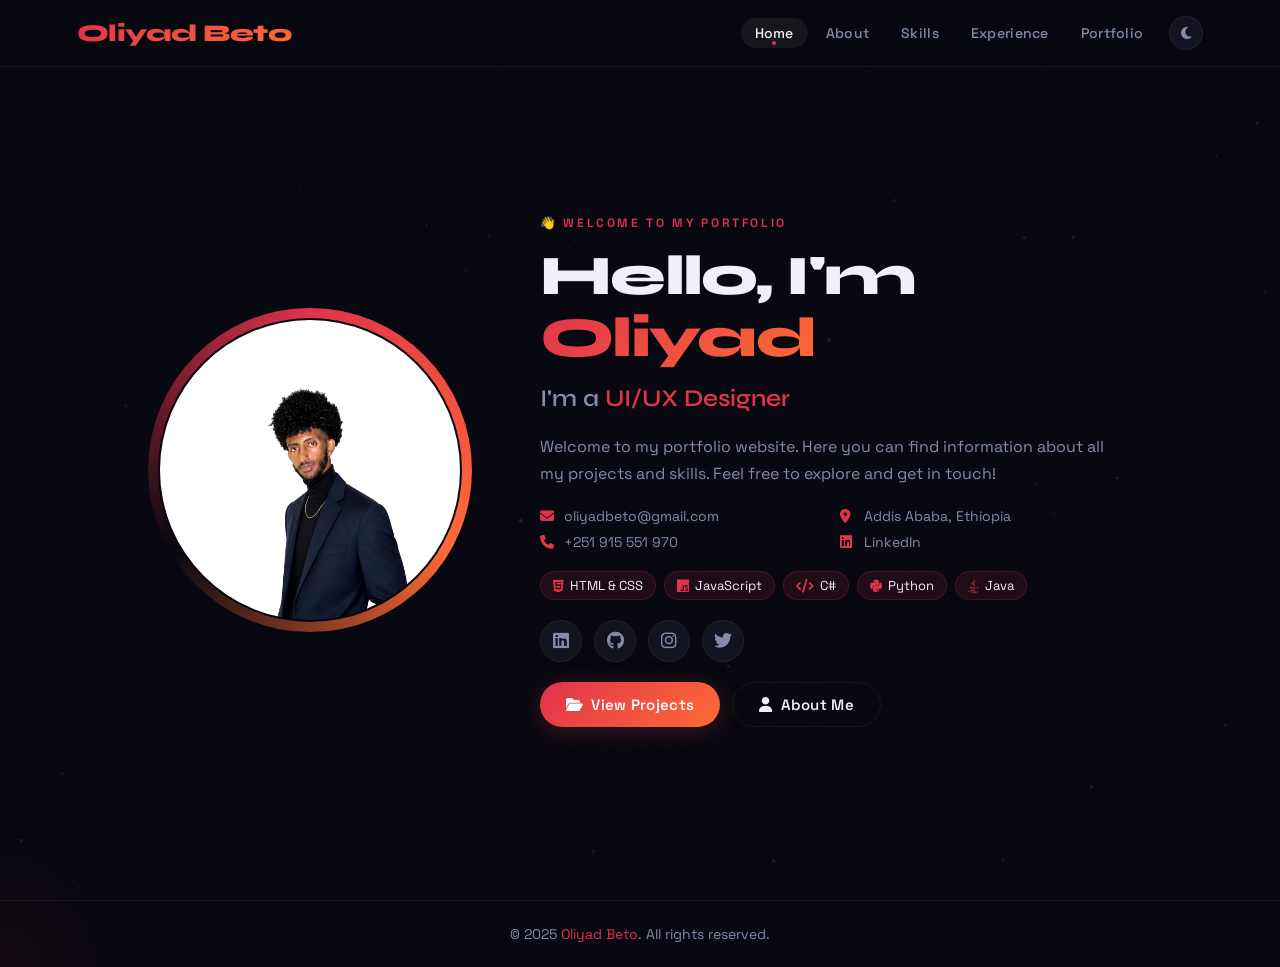
==== index.html @ 138023f1 "Initial commit - portfolio website" ====
<!DOCTYPE html>
<html lang="en">
<head>
  <meta charset="UTF-8">
  <meta name="viewport" content="width=device-width, initial-scale=1.0">
  <title>Oliyad Beto — Software Engineer</title>
  <link rel="stylesheet" href="https://cdnjs.cloudflare.com/ajax/libs/font-awesome/6.4.2/css/all.min.css">
  <link rel="stylesheet" href="style.css">
</head>
<body>

<canvas id="particles-canvas"></canvas>

<header id="main-header">
  <a href="index.html" class="logo">Oliyad Beto</a>
  <nav>
    <a href="index.html" class="active">Home</a>
    <a href="about.html">About</a>
    <a href="skills.html">Skills</a>
    <a href="experience.html">Experience</a>
    <a href="portfolio.html">Portfolio</a>
    <button class="toggle-mode-btn" id="theme-toggle" aria-label="Toggle theme">
      <i class="fa-solid fa-moon"></i>
    </button>
  </nav>
</header>

<main>
  <section class="home">
    <div class="home-img">
      <img src="images/cv pic.jpg" alt="Oliyad Beto">
    </div>

    <div class="home-content">
      <p class="eyebrow">👋 Welcome to my portfolio</p>
      <h1>Hello, I'm <span>Oliyad</span></h1>
      <h3 class="text">I'm a <span></span></h3>
      <p>Welcome to my portfolio website. Here you can find information about all my projects and skills. Feel free to explore and get in touch!</p>

      <div class="info-grid">
        <div class="info-item"><i class="fa-solid fa-envelope"></i><a href="mailto:oliyadbeto@gmail.com">oliyadbeto@gmail.com</a></div>
        <div class="info-item"><i class="fa-solid fa-location-dot"></i><span>Addis Ababa, Ethiopia</span></div>
        <div class="info-item"><i class="fa-solid fa-phone"></i><span>+251 915 551 970</span></div>
        <div class="info-item"><i class="fa-brands fa-linkedin"></i><a href="https://www.linkedin.com/in/oliyad-beto-108540385/" target="_blank">LinkedIn</a></div>
      </div>

      <div class="skill-pills">
        <span class="pill"><i class="fa-brands fa-html5"></i> HTML & CSS</span>
        <span class="pill"><i class="fa-brands fa-js"></i> JavaScript</span>
        <span class="pill"><i class="fa-solid fa-code"></i> C#</span>
        <span class="pill"><i class="fa-brands fa-python"></i> Python</span>
        <span class="pill"><i class="fa-brands fa-java"></i> Java</span>
      </div>

      <div class="icons">
        <a href="https://www.linkedin.com/in/oliyad-beto-108540385/" target="_blank" title="LinkedIn"><i class="fa-brands fa-linkedin"></i></a>
        <a href="https://github.com/olibbeto" target="_blank" title="GitHub"><i class="fa-brands fa-github"></i></a>
        <a href="https://www.instagram.com/its.olib?igsh=YzY2eTBrNnl4OHN1" target="_blank" title="Instagram"><i class="fa-brands fa-instagram"></i></a>
        <a href="#" title="Twitter"><i class="fa-brands fa-twitter"></i></a>
      </div>

      <div class="btn-group">
        <a href="portfolio.html" class="btn btn-primary"><i class="fa-solid fa-folder-open"></i> View Projects</a>
        <a href="about.html" class="btn btn-outline"><i class="fa-solid fa-user"></i> About Me</a>
      </div>
    </div>
  </section>
</main>

<footer>
  <p>&copy; 2025 <span>Oliyad Beto</span>. All rights reserved.</p>
</footer>

<script src="app.js"></script>
</body>
</html>
---- style.css ----
@import url('https://fonts.googleapis.com/css2?family=Space+Grotesk:wght@300;400;500;600;700&family=Syne:wght@400;600;700;800&display=swap');

*, *::before, *::after {
  margin: 0; padding: 0;
  box-sizing: border-box;
  text-decoration: none;
  border: none; outline: none;
}

:root {
  --bg: #080810;
  --surface: #0f0f1a;
  --card: #13131f;
  --border: rgba(255,255,255,0.06);
  --accent: #e0334c;
  --accent2: #ff6b35;
  --accent-glow: rgba(224,51,76,0.25);
  --text: #f0f0f8;
  --text-muted: #8888aa;
  --grad: linear-gradient(135deg, #e0334c, #ff6b35);
}

html { scroll-behavior: smooth; font-size: 62.5%; }

body {
  background: var(--bg);
  color: var(--text);
  font-family: 'Space Grotesk', sans-serif;
  min-height: 100vh;
  overflow-x: hidden;
}

/* ── CANVAS PARTICLES ── */
#particles-canvas {
  position: fixed;
  top: 0; left: 0;
  width: 100%; height: 100%;
  pointer-events: none;
  z-index: 0;
  opacity: 0.45;
}

/* ── NOISE OVERLAY ── */
body::before {
  content: '';
  position: fixed;
  inset: 0;
  background-image: url("data:image/svg+xml,%3Csvg viewBox='0 0 256 256' xmlns='http://www.w3.org/2000/svg'%3E%3Cfilter id='noise'%3E%3CfeTurbulence type='fractalNoise' baseFrequency='0.9' numOctaves='4' stitchTiles='stitch'/%3E%3C/filter%3E%3Crect width='100%25' height='100%25' filter='url(%23noise)' opacity='0.04'/%3E%3C/svg%3E");
  pointer-events: none;
  z-index: 1;
  opacity: 0.3;
}

/* ── HEADER ── */
header {
  position: fixed;
  top: 0; left: 0; width: 100%;
  padding: 1.6rem 6%;
  background: rgba(8,8,16,0.75);
  backdrop-filter: blur(20px);
  -webkit-backdrop-filter: blur(20px);
  border-bottom: 1px solid var(--border);
  display: flex;
  justify-content: space-between;
  align-items: center;
  z-index: 1000;
  transition: padding 0.3s;
}

header.scrolled {
  padding: 1.2rem 6%;
  background: rgba(8,8,16,0.95);
}

.logo {
  font-family: 'Syne', sans-serif;
  font-size: 2.4rem;
  font-weight: 800;
  background: var(--grad);
  -webkit-background-clip: text;
  -webkit-text-fill-color: transparent;
  background-clip: text;
  letter-spacing: -0.02em;
  cursor: pointer;
  transition: opacity 0.2s;
}
.logo:hover { opacity: 0.85; }

nav {
  display: flex;
  align-items: center;
  gap: 0.4rem;
}

nav a {
  font-size: 1.4rem;
  font-weight: 500;
  color: var(--text-muted);
  padding: 0.6rem 1.4rem;
  border-radius: 3rem;
  letter-spacing: 0.02em;
  transition: color 0.25s, background 0.25s;
  position: relative;
}

nav a:hover, nav a.active {
  color: var(--text);
  background: rgba(255,255,255,0.06);
}

nav a.active::after {
  content: '';
  position: absolute;
  bottom: 0.3rem; left: 50%;
  transform: translateX(-50%);
  width: 4px; height: 4px;
  background: var(--accent);
  border-radius: 50%;
}

/* ── TOGGLE BTN ── */
.toggle-mode-btn {
  display: inline-flex;
  justify-content: center;
  align-items: center;
  width: 3.4rem; height: 3.4rem;
  background: var(--card);
  color: var(--text-muted);
  border: 1px solid var(--border);
  border-radius: 50%;
  font-size: 1.4rem;
  cursor: pointer;
  margin-left: 0.8rem;
  transition: all 0.25s;
}
.toggle-mode-btn:hover {
  border-color: var(--accent);
  color: var(--accent);
  transform: rotate(20deg);
}

/* ── SECTIONS ── */
section { position: relative; z-index: 2; }

/* ── HOME ── */
.home {
  min-height: 100vh;
  display: flex;
  justify-content: center;
  align-items: center;
  gap: 8rem;
  padding: 10rem 9% 6rem;
}

.home-img {
  flex-shrink: 0;
  position: relative;
}

.home-img::before {
  content: '';
  position: absolute;
  inset: -12px;
  border-radius: 50%;
  background: conic-gradient(from 0deg, var(--accent), var(--accent2), transparent, var(--accent));
  animation: spin-ring 4s linear infinite;
  z-index: -1;
}

.home-img::after {
  content: '';
  position: absolute;
  inset: -2px;
  border-radius: 50%;
  background: var(--bg);
  z-index: -1;
}

@keyframes spin-ring {
  to { transform: rotate(360deg); }
}

.home-img img {
  width: 30rem;
  height: 30rem;
  border-radius: 50%;
  object-fit: cover;
  object-position: center top;
  display: block;
  filter: brightness(1.05) contrast(1.05);
  animation: float 6s ease-in-out infinite;
}

@keyframes float {
  0%, 100% { transform: translateY(0); }
  50% { transform: translateY(-14px); }
}

.home-content { max-width: 580px; }

.home-content .eyebrow {
  font-size: 1.2rem;
  letter-spacing: 0.22em;
  text-transform: uppercase;
  color: var(--accent);
  font-weight: 600;
  margin-bottom: 1.2rem;
  opacity: 0;
  animation: fadeUp 0.6s 0.2s forwards;
}

.home-content h1 {
  font-family: 'Syne', sans-serif;
  font-size: 5.6rem;
  font-weight: 800;
  line-height: 1.1;
  letter-spacing: -0.03em;
  margin-bottom: 1.6rem;
  opacity: 0;
  animation: fadeUp 0.6s 0.35s forwards;
}

.home-content h1 span { background: var(--grad); -webkit-background-clip: text; -webkit-text-fill-color: transparent; background-clip: text; }

.text {
  font-family: 'Syne', sans-serif;
  font-size: 2.4rem;
  font-weight: 600;
  margin-bottom: 2rem;
  color: var(--text-muted);
  opacity: 0;
  animation: fadeUp 0.6s 0.5s forwards;
}

.text span { color: var(--text); }
.text span::before {
  content: 'UI/UX Designer';
  color: var(--accent);
  animation: words 20s infinite;
}

@keyframes words {
  0%,18%   { content: 'UI/UX Designer'; }
  20%,38%  { content: 'Software Engineer'; }
  40%,58%  { content: 'Web Developer'; }
  60%,78%  { content: 'Aspiring Developer'; }
  80%,100% { content: 'Freelancer'; }
}

.home-content p {
  font-size: 1.6rem;
  line-height: 1.7;
  color: var(--text-muted);
  margin-bottom: 1rem;
  opacity: 0;
  animation: fadeUp 0.6s 0.65s forwards;
}

.info-grid {
  display: grid;
  grid-template-columns: 1fr 1fr;
  gap: 0.8rem 2rem;
  margin: 2rem 0;
  opacity: 0;
  animation: fadeUp 0.6s 0.8s forwards;
}

.info-item {
  display: flex;
  align-items: center;
  gap: 0.8rem;
  font-size: 1.4rem;
  color: var(--text-muted);
}

.info-item i { color: var(--accent); font-size: 1.4rem; width: 1.6rem; }
.info-item a { color: var(--text-muted); transition: color 0.2s; }
.info-item a:hover { color: var(--accent); }

.skill-pills {
  display: flex;
  flex-wrap: wrap;
  gap: 0.8rem;
  margin: 2rem 0;
  opacity: 0;
  animation: fadeUp 0.6s 0.95s forwards;
}

.pill {
  display: inline-flex;
  align-items: center;
  gap: 0.6rem;
  padding: 0.5rem 1.2rem;
  background: rgba(224,51,76,0.1);
  border: 1px solid rgba(224,51,76,0.2);
  border-radius: 3rem;
  font-size: 1.3rem;
  color: var(--text);
  transition: all 0.25s;
}
.pill:hover { background: rgba(224,51,76,0.2); border-color: var(--accent); transform: translateY(-2px); }
.pill i { color: var(--accent); font-size: 1.4rem; }

.icons {
  display: flex;
  gap: 1.2rem;
  margin: 2rem 0;
  opacity: 0;
  animation: fadeUp 0.6s 1.1s forwards;
}

.icons a {
  display: inline-flex;
  justify-content: center;
  align-items: center;
  width: 4.2rem; height: 4.2rem;
  background: var(--card);
  border: 1px solid var(--border);
  border-radius: 50%;
  font-size: 1.8rem;
  color: var(--text-muted);
  transition: all 0.3s;
}
.icons a:hover {
  background: var(--accent);
  border-color: var(--accent);
  color: white;
  transform: translateY(-4px);
  box-shadow: 0 8px 24px var(--accent-glow);
}

.btn-group {
  display: flex;
  gap: 1.2rem;
  flex-wrap: wrap;
  opacity: 0;
  animation: fadeUp 0.6s 1.25s forwards;
}

.btn {
  display: inline-flex;
  align-items: center;
  gap: 0.8rem;
  padding: 1.2rem 2.6rem;
  font-size: 1.5rem;
  font-weight: 600;
  border-radius: 4rem;
  cursor: pointer;
  transition: all 0.3s;
  letter-spacing: 0.02em;
}

.btn-primary {
  background: var(--grad);
  color: white;
  box-shadow: 0 4px 24px var(--accent-glow);
}
.btn-primary:hover { transform: translateY(-3px); box-shadow: 0 8px 32px var(--accent-glow); opacity: 0.9; }

.btn-outline {
  background: transparent;
  color: var(--text);
  border: 1px solid var(--border);
}
.btn-outline:hover { border-color: var(--accent); color: var(--accent); transform: translateY(-3px); }

/* ── INNER PAGES ── */
.page-section {
  min-height: 100vh;
  padding: 11rem 9% 6rem;
  max-width: 1000px;
  margin: 0 auto;
}

.page-header {
  text-align: center;
  margin-bottom: 5rem;
  opacity: 0;
  animation: fadeUp 0.7s 0.1s forwards;
}

.page-header .tag {
  display: inline-block;
  font-size: 1.2rem;
  letter-spacing: 0.2em;
  text-transform: uppercase;
  color: var(--accent);
  font-weight: 600;
  margin-bottom: 1rem;
  padding: 0.4rem 1.2rem;
  background: rgba(224,51,76,0.1);
  border-radius: 3rem;
  border: 1px solid rgba(224,51,76,0.2);
}

.page-header h1 {
  font-family: 'Syne', sans-serif;
  font-size: 4.8rem;
  font-weight: 800;
  letter-spacing: -0.03em;
  line-height: 1.1;
  margin-bottom: 1.2rem;
}

.page-header h1 span { background: var(--grad); -webkit-background-clip: text; -webkit-text-fill-color: transparent; background-clip: text; }

.page-header p { font-size: 1.7rem; color: var(--text-muted); max-width: 520px; margin: 0 auto; line-height: 1.7; }

/* ── CARDS ── */
.card {
  background: var(--card);
  border: 1px solid var(--border);
  border-radius: 2rem;
  padding: 2.8rem;
  transition: transform 0.3s, border-color 0.3s, box-shadow 0.3s;
  opacity: 0;
  animation: fadeUp 0.6s forwards;
}
.card:hover {
  transform: translateY(-6px);
  border-color: rgba(224,51,76,0.3);
  box-shadow: 0 20px 60px rgba(0,0,0,0.3);
}

/* ── ABOUT ── */
.bio-edu-grid {
  display: grid;
  grid-template-columns: 1fr 1fr;
  gap: 2.4rem;
  margin-bottom: 3rem;
}

.card h2 {
  font-family: 'Syne', sans-serif;
  font-size: 2rem;
  font-weight: 700;
  color: var(--text);
  margin-bottom: 1.6rem;
  display: flex;
  align-items: center;
  gap: 0.8rem;
}
.card h2 i { color: var(--accent); }

.card p {
  font-size: 1.5rem;
  line-height: 1.8;
  color: var(--text-muted);
}

.highlight { color: var(--accent); font-weight: 600; }

/* ── TABLE ── */
table {
  width: 100%;
  border-collapse: collapse;
  font-size: 1.4rem;
}

th {
  background: rgba(224,51,76,0.15);
  color: var(--accent);
  font-weight: 600;
  text-align: left;
  padding: 1.2rem 1.4rem;
  font-size: 1.2rem;
  letter-spacing: 0.08em;
  text-transform: uppercase;
  border-bottom: 1px solid rgba(224,51,76,0.2);
}

td {
  padding: 1.2rem 1.4rem;
  color: var(--text-muted);
  border-bottom: 1px solid var(--border);
  font-size: 1.45rem;
}

tr:last-child td { border-bottom: none; }
tr:hover td { background: rgba(255,255,255,0.02); color: var(--text); }

/* ── CONTACT FORM ── */
.contact-title {
  font-family: 'Syne', sans-serif;
  font-size: 2.4rem;
  font-weight: 700;
  color: var(--text);
  margin: 3rem 0 1.6rem;
  display: flex;
  align-items: center;
  gap: 0.8rem;
}
.contact-title i { color: var(--accent); }

.contact-form {
  display: flex;
  flex-direction: column;
  gap: 1.4rem;
}

.contact-form label {
  font-size: 1.4rem;
  color: var(--text-muted);
  font-weight: 500;
  margin-bottom: -0.8rem;
}

.contact-form input,
.contact-form textarea {
  padding: 1.2rem 1.6rem;
  background: var(--card);
  border: 1px solid var(--border);
  border-radius: 1.2rem;
  font-size: 1.5rem;
  color: var(--text);
  font-family: 'Space Grotesk', sans-serif;
  transition: border-color 0.25s, box-shadow 0.25s;
  resize: vertical;
}
.contact-form input:focus,
.contact-form textarea:focus {
  border-color: var(--accent);
  box-shadow: 0 0 0 3px var(--accent-glow);
}
.contact-form textarea { min-height: 120px; }

/* ── SKILLS ── */
.skills-grid-2col {
  display: grid;
  grid-template-columns: 1fr 1fr;
  gap: 2.4rem;
  margin-bottom: 3rem;
}

.skill-list { list-style: none; }
.skill-list li {
  display: flex;
  align-items: center;
  gap: 1rem;
  padding: 1rem 0;
  font-size: 1.5rem;
  color: var(--text-muted);
  border-bottom: 1px solid var(--border);
  transition: color 0.2s;
}
.skill-list li:hover { color: var(--text); }
.skill-list li i { color: var(--accent); font-size: 1.8rem; width: 2.4rem; }

.skill-bar-wrap { margin-bottom: 2rem; }
.skill-bar-wrap .label {
  display: flex;
  justify-content: space-between;
  font-size: 1.4rem;
  font-weight: 500;
  color: var(--text);
  margin-bottom: 0.8rem;
}
.bar-track {
  width: 100%; height: 6px;
  background: rgba(255,255,255,0.06);
  border-radius: 3px;
  overflow: hidden;
}
.bar-fill {
  height: 100%;
  border-radius: 3px;
  background: var(--grad);
  width: 0;
  transition: width 1.2s cubic-bezier(.4,0,.2,1);
}

/* ── PORTFOLIO / PROJECTS ── */
.project-grid {
  display: grid;
  grid-template-columns: repeat(2, 1fr);
  gap: 2.4rem;
}

.project-card {
  background: var(--card);
  border: 1px solid var(--border);
  border-radius: 2rem;
  overflow: hidden;
  transition: transform 0.3s, border-color 0.3s, box-shadow 0.3s;
  opacity: 0;
  animation: fadeUp 0.6s forwards;
}
.project-card:hover {
  transform: translateY(-8px);
  border-color: rgba(224,51,76,0.35);
  box-shadow: 0 24px 60px rgba(0,0,0,0.35);
}

.project-card .img-wrap {
  position: relative;
  overflow: hidden;
}
.project-card img {
  width: 100%; height: 200px;
  object-fit: cover;
  display: block;
  transition: transform 0.5s;
}
.project-card:hover img { transform: scale(1.06); }

.project-card .overlay {
  position: absolute;
  inset: 0;
  background: linear-gradient(to top, rgba(8,8,16,0.85), transparent);
}

.project-card .body {
  padding: 2rem 2rem 2.4rem;
}

.project-card h2 {
  font-family: 'Syne', sans-serif;
  font-size: 2rem;
  font-weight: 700;
  color: var(--text);
  margin-bottom: 0.8rem;
}

.project-card p {
  font-size: 1.45rem;
  line-height: 1.7;
  color: var(--text-muted);
  margin-bottom: 1.6rem;
}

.project-tags {
  display: flex;
  flex-wrap: wrap;
  gap: 0.6rem;
  margin-bottom: 1.6rem;
}

.tag-chip {
  font-size: 1.1rem;
  padding: 0.3rem 0.9rem;
  background: rgba(224,51,76,0.1);
  border: 1px solid rgba(224,51,76,0.2);
  border-radius: 3rem;
  color: var(--accent);
  font-weight: 500;
}

/* ── EXPERIENCE ── */
.timeline { position: relative; padding-left: 3rem; }
.timeline::before {
  content: '';
  position: absolute;
  left: 0.6rem; top: 0.4rem; bottom: 0;
  width: 2px;
  background: linear-gradient(to bottom, var(--accent), transparent);
}

.timeline-item {
  position: relative;
  margin-bottom: 3.2rem;
  opacity: 0;
  animation: fadeUp 0.6s forwards;
}

.timeline-item::before {
  content: '';
  position: absolute;
  left: -2.4rem;
  top: 0.6rem;
  width: 10px; height: 10px;
  background: var(--accent);
  border-radius: 50%;
  box-shadow: 0 0 0 4px var(--accent-glow);
}

.timeline-item .period {
  font-size: 1.2rem;
  letter-spacing: 0.1em;
  color: var(--accent);
  font-weight: 600;
  text-transform: uppercase;
  margin-bottom: 0.4rem;
}

.timeline-item h3 {
  font-family: 'Syne', sans-serif;
  font-size: 1.9rem;
  font-weight: 700;
  color: var(--text);
  margin-bottom: 0.2rem;
}

.timeline-item .company {
  font-size: 1.4rem;
  color: var(--text-muted);
  margin-bottom: 0.8rem;
}

.timeline-item p {
  font-size: 1.45rem;
  line-height: 1.7;
  color: var(--text-muted);
}

/* ── TESTIMONIALS ── */
.testimonials-grid {
  display: grid;
  grid-template-columns: 1fr 1fr;
  gap: 2rem;
  margin-top: 3rem;
}

blockquote {
  background: var(--card);
  border: 1px solid var(--border);
  border-left: 3px solid var(--accent);
  border-radius: 1.6rem;
  padding: 2rem 2.4rem;
  font-size: 1.5rem;
  line-height: 1.7;
  color: var(--text-muted);
  font-style: italic;
  transition: border-color 0.3s, transform 0.3s;
}
blockquote:hover { border-color: var(--accent); transform: translateY(-4px); }
blockquote footer {
  font-size: 1.3rem;
  color: var(--accent);
  font-style: normal;
  font-weight: 600;
  margin-top: 1rem;
  text-align: right;
}

/* ── FOOTER ── */
footer {
  position: relative;
  z-index: 2;
  text-align: center;
  padding: 2.4rem;
  border-top: 1px solid var(--border);
  font-size: 1.4rem;
  color: var(--text-muted);
}

footer span { color: var(--accent); }

/* ── BACK BTN ── */
.back-btn {
  display: inline-flex;
  align-items: center;
  gap: 0.8rem;
  font-size: 1.4rem;
  color: var(--text-muted);
  margin-top: 2.4rem;
  padding: 0.8rem 1.6rem;
  border: 1px solid var(--border);
  border-radius: 3rem;
  transition: all 0.25s;
}
.back-btn:hover { color: var(--accent); border-color: var(--accent); transform: translateX(-4px); }

/* ── ANIMATIONS ── */
@keyframes fadeUp {
  from { opacity: 0; transform: translateY(24px); }
  to   { opacity: 1; transform: translateY(0); }
}

.reveal {
  opacity: 0;
  transform: translateY(30px);
  transition: opacity 0.7s ease, transform 0.7s ease;
}
.reveal.visible {
  opacity: 1;
  transform: none;
}

/* ── LIGHT MODE ── */
body.light-mode {
  --bg: #f4f4f8;
  --surface: #ffffff;
  --card: #ffffff;
  --border: rgba(0,0,0,0.08);
  --text: #111118;
  --text-muted: #666680;
}

body.light-mode header {
  background: rgba(244,244,248,0.85);
  border-bottom-color: rgba(0,0,0,0.08);
}

body.light-mode #particles-canvas { opacity: 0.2; }

/* ── RESPONSIVE ── */
@media (max-width: 900px) {
  .home { flex-direction: column; gap: 4rem; text-align: center; padding-top: 12rem; }
  .home-img img { width: 22rem; height: 22rem; }
  .home-content h1 { font-size: 4rem; }
  .info-grid { grid-template-columns: 1fr; }
  .icons { justify-content: center; }
  .btn-group { justify-content: center; }
  .bio-edu-grid, .skills-grid-2col, .project-grid, .testimonials-grid { grid-template-columns: 1fr; }
  nav a { font-size: 1.2rem; padding: 0.5rem 1rem; }
}
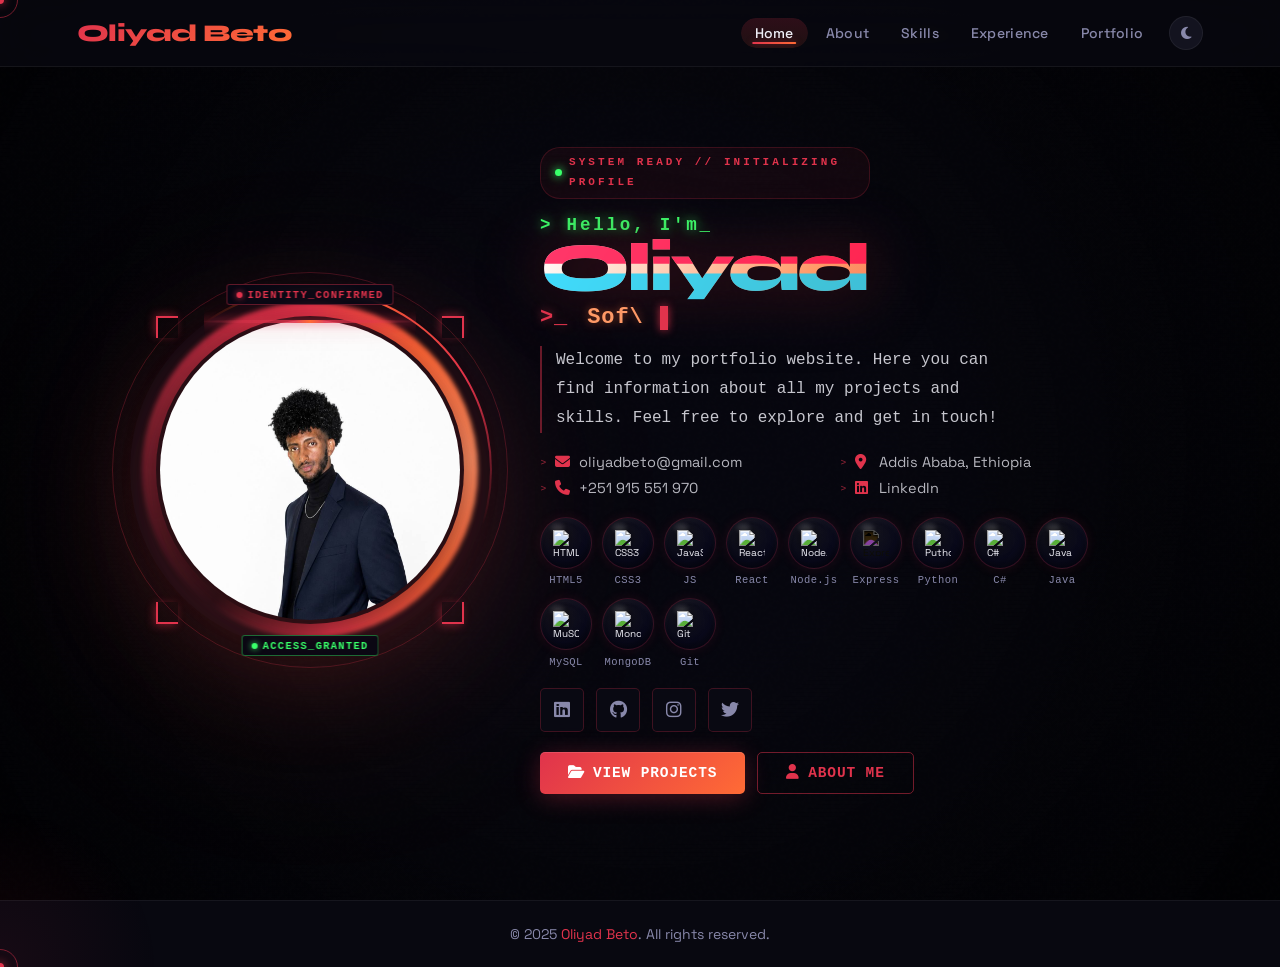
==== commit ef386a62: "Portfolio 3.0 release" ====
--- a/index.html
+++ b/index.html
@@ -10,6 +10,13 @@
 <body>
 
 <canvas id="particles-canvas"></canvas>
+
+<!-- Custom cursor -->
+<div class="cursor-dot" id="cursor-dot"></div>
+<div class="cursor-ring" id="cursor-ring"></div>
+
+<!-- Scroll progress bar -->
+<div class="scroll-indicator" id="scroll-bar"></div>
 
 <header id="main-header">
   <a href="index.html" class="logo">Oliyad Beto</a>
@@ -27,14 +34,52 @@
 
 <main>
   <section class="home">
-    <div class="home-img">
-      <img src="images/cv pic.jpg" alt="Oliyad Beto">
+
+    <!-- ── CYBER PROFILE BLOCK ── -->
+    <div class="home-img" id="profile-3d">
+      <!-- HUD Targeting Reticle Corners -->
+      <div class="hud-corner hud-tl"></div>
+      <div class="hud-corner hud-tr"></div>
+      <div class="hud-corner hud-bl"></div>
+      <div class="hud-corner hud-br"></div>
+
+      <!-- Sweeping scan line -->
+      <div class="profile-scan"></div>
+
+      <!-- Data badges -->
+      <div class="hud-badge hud-badge-top">
+        <span class="hud-dot"></span>IDENTITY_CONFIRMED
+      </div>
+      <div class="hud-badge hud-badge-bottom">
+        <span class="hud-dot hud-dot-green"></span>ACCESS_GRANTED
+      </div>
+
+      <!-- Rings & glow -->
+      <div class="ring2"></div>
+      <div class="ring3"></div>
+      <div class="glow-orb"></div>
+
+      <div class="home-img-inner" id="profile-inner">
+        <img src="images/cv pic.jpg" alt="Oliyad Beto">
+        <div class="shimmer-wrap"></div>
+      </div>
     </div>
 
+    <!-- ── CYBER CONTENT BLOCK ── -->
     <div class="home-content">
-      <p class="eyebrow">👋 Welcome to my portfolio</p>
-      <h1>Hello, I'm <span>Oliyad</span></h1>
-      <h3 class="text">I'm a <span></span></h3>
+      <p class="eyebrow">SYSTEM READY // INITIALIZING PROFILE</p>
+
+      <h1>
+        <span class="h1-greeting">&gt; Hello, I'm_</span>
+        <span class="cyber-name" data-text="Oliyad" id="name-glitch">Oliyad</span>
+      </h1>
+
+      <h3 class="text">
+        <span class="term-prompt">&gt;_</span>
+        <span class="term-typed" id="term-typed"></span>
+        <span class="term-cursor"></span>
+      </h3>
+
       <p>Welcome to my portfolio website. Here you can find information about all my projects and skills. Feel free to explore and get in touch!</p>
 
       <div class="info-grid">
@@ -44,12 +89,80 @@
         <div class="info-item"><i class="fa-brands fa-linkedin"></i><a href="https://www.linkedin.com/in/oliyad-beto-108540385/" target="_blank">LinkedIn</a></div>
       </div>
 
-      <div class="skill-pills">
-        <span class="pill"><i class="fa-brands fa-html5"></i> HTML & CSS</span>
-        <span class="pill"><i class="fa-brands fa-js"></i> JavaScript</span>
-        <span class="pill"><i class="fa-solid fa-code"></i> C#</span>
-        <span class="pill"><i class="fa-brands fa-python"></i> Python</span>
-        <span class="pill"><i class="fa-brands fa-java"></i> Java</span>
+      <!-- ── TECH ICON ROW ── -->
+      <div class="home-tech-grid">
+        <div class="home-tech-item">
+          <div class="home-tech-orb">
+            <img src="https://cdn.jsdelivr.net/gh/devicons/devicon@latest/icons/html5/html5-original.svg" alt="HTML5">
+          </div>
+          <span>HTML5</span>
+        </div>
+        <div class="home-tech-item">
+          <div class="home-tech-orb">
+            <img src="https://cdn.jsdelivr.net/gh/devicons/devicon@latest/icons/css3/css3-original.svg" alt="CSS3">
+          </div>
+          <span>CSS3</span>
+        </div>
+        <div class="home-tech-item">
+          <div class="home-tech-orb">
+            <img src="https://cdn.jsdelivr.net/gh/devicons/devicon@latest/icons/javascript/javascript-original.svg" alt="JavaScript">
+          </div>
+          <span>JS</span>
+        </div>
+        <div class="home-tech-item">
+          <div class="home-tech-orb">
+            <img src="https://cdn.jsdelivr.net/gh/devicons/devicon@latest/icons/react/react-original.svg" alt="React">
+          </div>
+          <span>React</span>
+        </div>
+        <div class="home-tech-item">
+          <div class="home-tech-orb">
+            <img src="https://cdn.jsdelivr.net/gh/devicons/devicon@latest/icons/nodejs/nodejs-original.svg" alt="Node.js">
+          </div>
+          <span>Node.js</span>
+        </div>
+        <div class="home-tech-item">
+          <div class="home-tech-orb">
+            <img src="https://cdn.jsdelivr.net/gh/devicons/devicon@latest/icons/express/express-original.svg" alt="Express" style="filter:invert(1) brightness(0.8);">
+          </div>
+          <span>Express</span>
+        </div>
+        <div class="home-tech-item">
+          <div class="home-tech-orb">
+            <img src="https://cdn.jsdelivr.net/gh/devicons/devicon@latest/icons/python/python-original.svg" alt="Python">
+          </div>
+          <span>Python</span>
+        </div>
+        <div class="home-tech-item">
+          <div class="home-tech-orb">
+            <img src="https://cdn.jsdelivr.net/gh/devicons/devicon@latest/icons/csharp/csharp-original.svg" alt="C#">
+          </div>
+          <span>C#</span>
+        </div>
+        <div class="home-tech-item">
+          <div class="home-tech-orb">
+            <img src="https://cdn.jsdelivr.net/gh/devicons/devicon@latest/icons/java/java-original.svg" alt="Java">
+          </div>
+          <span>Java</span>
+        </div>
+        <div class="home-tech-item">
+          <div class="home-tech-orb">
+            <img src="https://cdn.jsdelivr.net/gh/devicons/devicon@latest/icons/mysql/mysql-original.svg" alt="MySQL">
+          </div>
+          <span>MySQL</span>
+        </div>
+        <div class="home-tech-item">
+          <div class="home-tech-orb">
+            <img src="https://cdn.jsdelivr.net/gh/devicons/devicon@latest/icons/mongodb/mongodb-original.svg" alt="MongoDB">
+          </div>
+          <span>MongoDB</span>
+        </div>
+        <div class="home-tech-item">
+          <div class="home-tech-orb">
+            <img src="https://cdn.jsdelivr.net/gh/devicons/devicon@latest/icons/git/git-original.svg" alt="Git">
+          </div>
+          <span>Git</span>
+        </div>
       </div>
 
       <div class="icons">
@@ -64,6 +177,7 @@
         <a href="about.html" class="btn btn-outline"><i class="fa-solid fa-user"></i> About Me</a>
       </div>
     </div>
+
   </section>
 </main>
 
--- a/style.css
+++ b/style.css
@@ -30,15 +30,7 @@
   overflow-x: hidden;
 }
 
-/* ── CANVAS PARTICLES ── */
-#particles-canvas {
-  position: fixed;
-  top: 0; left: 0;
-  width: 100%; height: 100%;
-  pointer-events: none;
-  z-index: 0;
-  opacity: 0.45;
-}
+
 
 /* ── NOISE OVERLAY ── */
 body::before {
@@ -103,19 +95,45 @@
   position: relative;
 }
 
-nav a:hover, nav a.active {
-  color: var(--text);
-  background: rgba(255,255,255,0.06);
-}
-
+nav a:hover { color: var(--text); }
+nav a.active { color: var(--text); }
+
+/* Scan-fill background — sweeps top→bottom on hover */
+nav a::before {
+  content: '';
+  position: absolute;
+  inset: 0;
+  background: linear-gradient(
+    to bottom,
+    rgba(224,51,76,0.18) 0%,
+    rgba(255,107,53,0.10) 100%
+  );
+  transform: scaleY(0);
+  transform-origin: top center;
+  transition: transform 0.32s cubic-bezier(0.4, 0, 0.2, 1);
+  z-index: -1;
+  border-radius: inherit;
+}
+nav a:hover::before,
+nav a.active::before {
+  transform: scaleY(1);
+}
+
+/* Underline that slides in after the scan (delayed) */
+nav a::after {
+  content: '';
+  position: absolute;
+  bottom: 4px; left: 50%;
+  width: 0; height: 2px;
+  background: var(--grad);
+  border-radius: 2px;
+  transform: translateX(-50%);
+  transition: width 0.28s ease 0.18s;
+  box-shadow: 0 0 6px rgba(224,51,76,0.5);
+}
+nav a:hover::after,
 nav a.active::after {
-  content: '';
-  position: absolute;
-  bottom: 0.3rem; left: 50%;
-  transform: translateX(-50%);
-  width: 4px; height: 4px;
-  background: var(--accent);
-  border-radius: 50%;
+  width: 65%;
 }
 
 /* ── TOGGLE BTN ── */
@@ -152,32 +170,142 @@
   padding: 10rem 9% 6rem;
 }
 
+/* ── 3D PROFILE PICTURE ── */
 .home-img {
   flex-shrink: 0;
   position: relative;
-}
-
+  perspective: 800px;
+  cursor: pointer;
+}
+
+/* Outer spinning conic ring */
 .home-img::before {
   content: '';
   position: absolute;
-  inset: -12px;
+  inset: -18px;
   border-radius: 50%;
-  background: conic-gradient(from 0deg, var(--accent), var(--accent2), transparent, var(--accent));
-  animation: spin-ring 4s linear infinite;
-  z-index: -1;
-}
-
+  background: conic-gradient(
+    from 0deg,
+    var(--accent),
+    var(--accent2),
+    #ff9966,
+    var(--accent2),
+    var(--accent),
+    transparent 60%,
+    var(--accent)
+  );
+  animation: spin-ring 3s linear infinite;
+  z-index: 0;
+  filter: blur(2px);
+}
+
+/* Inner gap ring */
 .home-img::after {
   content: '';
   position: absolute;
-  inset: -2px;
+  inset: -4px;
   border-radius: 50%;
   background: var(--bg);
-  z-index: -1;
+  z-index: 1;
+  box-shadow:
+    inset 0 0 30px rgba(224,51,76,0.15),
+    0 0 40px rgba(224,51,76,0.12);
 }
 
 @keyframes spin-ring {
   to { transform: rotate(360deg); }
+}
+
+/* Second counter-spinning ring */
+.home-img .ring2 {
+  position: absolute;
+  inset: -32px;
+  border-radius: 50%;
+  border: 2px solid transparent;
+  background:
+    linear-gradient(var(--bg), var(--bg)) padding-box,
+    conic-gradient(from 180deg, transparent 40%, var(--accent2), var(--accent), transparent 80%) border-box;
+  animation: spin-ring-rev 5s linear infinite;
+  z-index: -1;
+}
+
+@keyframes spin-ring-rev {
+  to { transform: rotate(-360deg); }
+}
+
+/* Third pulsing glow ring */
+.home-img .ring3 {
+  position: absolute;
+  inset: -48px;
+  border-radius: 50%;
+  border: 1px solid rgba(224, 51, 76, 0.25);
+  animation: pulse-ring 2.5s ease-in-out infinite;
+  z-index: -2;
+}
+
+@keyframes pulse-ring {
+  0%, 100% { opacity: 0.3; transform: scale(1); }
+  50%       { opacity: 1;   transform: scale(1.04); box-shadow: 0 0 40px rgba(255,107,53,0.4), 0 0 80px rgba(224,51,76,0.2); }
+}
+
+/* Holographic shimmer overlay on the image */
+.home-img .shimmer-wrap {
+  position: absolute;
+  inset: 0;
+  border-radius: 50%;
+  z-index: 3;
+  overflow: hidden;
+  pointer-events: none;
+}
+
+.home-img .shimmer-wrap::before {
+  content: '';
+  position: absolute;
+  inset: -100%;
+  background: conic-gradient(
+    from 0deg,
+    transparent 0%,
+    rgba(255,255,255,0.08) 15%,
+    transparent 30%
+  );
+  animation: holo-spin 4s linear infinite;
+  border-radius: 50%;
+}
+
+@keyframes holo-spin {
+  to { transform: rotate(360deg); }
+}
+
+/* Floating orb glow beneath photo */
+.home-img .glow-orb {
+  position: absolute;
+  inset: 10px;
+  border-radius: 50%;
+  background: radial-gradient(circle at 35% 35%, rgba(255,107,53,0.28), transparent 65%),
+              radial-gradient(circle at 65% 70%, rgba(224,51,76,0.22), transparent 55%);
+  z-index: 2;
+  pointer-events: none;
+  animation: orb-breathe 4s ease-in-out infinite;
+}
+
+@keyframes orb-breathe {
+  0%, 100% { opacity: 0.6; transform: scale(0.98); }
+  50%       { opacity: 1;   transform: scale(1.02); }
+}
+
+/* 3D shadow depth */
+.home-img-inner {
+  position: relative;
+  transform-style: preserve-3d;
+  transition: transform 0.08s linear;
+  border-radius: 50%;
+  z-index: 2;
+  will-change: transform;
+  /* layered depth shadows */
+  filter:
+    drop-shadow(0 8px 16px rgba(0,0,0,0.5))
+    drop-shadow(0 20px 60px rgba(224,51,76,0.25))
+    drop-shadow(0 40px 100px rgba(255,107,53,0.15));
 }
 
 .home-img img {
@@ -187,73 +315,221 @@
   object-fit: cover;
   object-position: center top;
   display: block;
-  filter: brightness(1.05) contrast(1.05);
+  position: relative;
+  z-index: 2;
   animation: float 6s ease-in-out infinite;
+  transition: filter 0.4s ease;
 }
 
 @keyframes float {
-  0%, 100% { transform: translateY(0); }
-  50% { transform: translateY(-14px); }
+  0%, 100% { transform: translateY(0px) translateZ(0px); }
+  50%       { transform: translateY(-14px) translateZ(20px); }
 }
 
 .home-content { max-width: 580px; }
 
 .home-content .eyebrow {
-  font-size: 1.2rem;
-  letter-spacing: 0.22em;
+  display: inline-flex;
+  align-items: center;
+  gap: 0.7rem;
+  font-size: 1.1rem;
+  letter-spacing: 0.28em;
   text-transform: uppercase;
   color: var(--accent);
+  font-family: 'Courier New', monospace;
   font-weight: 600;
-  margin-bottom: 1.2rem;
+  margin-bottom: 1.8rem;
   opacity: 0;
   animation: fadeUp 0.6s 0.2s forwards;
+  background: rgba(224,51,76,0.06);
+  border: 1px solid rgba(224,51,76,0.2);
+  border-radius: 2rem;
+  padding: 0.5rem 1.4rem;
+}
+
+/* Pulsing status dot */
+.home-content .eyebrow::before {
+  content: '';
+  width: 7px;
+  height: 7px;
+  border-radius: 50%;
+  background: #39ff6a;
+  box-shadow: 0 0 8px #39ff6a, 0 0 16px rgba(57,255,106,0.4);
+  animation: status-pulse 1.4s ease-in-out infinite;
+  flex-shrink: 0;
+}
+
+@keyframes status-pulse {
+  0%,100% { opacity: 1; transform: scale(1); }
+  50%      { opacity: 0.5; transform: scale(0.75); }
 }
 
 .home-content h1 {
-  font-family: 'Syne', sans-serif;
-  font-size: 5.6rem;
-  font-weight: 800;
-  line-height: 1.1;
-  letter-spacing: -0.03em;
-  margin-bottom: 1.6rem;
+  margin-bottom: 0.6rem;
   opacity: 0;
   animation: fadeUp 0.6s 0.35s forwards;
-}
-
-.home-content h1 span { background: var(--grad); -webkit-background-clip: text; -webkit-text-fill-color: transparent; background-clip: text; }
+  position: relative;
+  line-height: 1;
+}
+
+/* "Hello, I'm" greeting — larger and brighter */
+.h1-greeting {
+  display: block;
+  font-family: 'Courier New', monospace;
+  font-size: 1.75rem;
+  font-weight: 600;
+  color: #39ff6a;
+  letter-spacing: 0.16em;
+  text-shadow: 0 0 12px rgba(57,255,106,0.7), 0 0 30px rgba(57,255,106,0.3);
+  margin-bottom: 0.4rem;
+  opacity: 1;
+}
+
+/* ── CYBER NAME GLITCH ── */
+.cyber-name {
+  display: block;
+  font-family: 'Syne', sans-serif;
+  font-size: 6.8rem;
+  font-weight: 900;
+  line-height: 0.9;
+  letter-spacing: -0.04em;
+  background: linear-gradient(120deg,
+    #fff 0%,
+    #ff9966 20%,
+    #e0334c 45%,
+    #ff6b35 65%,
+    #fff 85%,
+    #e0334c 100%);
+  background-size: 250% auto;
+  -webkit-background-clip: text;
+  -webkit-text-fill-color: transparent;
+  background-clip: text;
+  animation: name-shimmer 5s linear infinite;
+  position: relative;
+  cursor: default;
+  filter: drop-shadow(0 0 30px rgba(224,51,76,0.35)) drop-shadow(0 4px 20px rgba(0,0,0,0.5));
+}
+
+@keyframes name-shimmer {
+  0%   { background-position: 0% center; }
+  100% { background-position: 250% center; }
+}
+
+/* RGB split glitch — red channel ghost */
+.cyber-name::before {
+  content: attr(data-text);
+  position: absolute;
+  top: 0; left: 0;
+  font-family: 'Syne', sans-serif;
+  font-size: inherit;
+  font-weight: inherit;
+  letter-spacing: inherit;
+  background: none;
+  -webkit-text-fill-color: rgba(255, 20, 80, 0.85);
+  clip-path: polygon(0 0, 100% 0, 100% 42%, 0 42%);
+  animation: name-glitch-r 4.5s infinite;
+  pointer-events: none;
+}
+
+/* RGB split glitch — cyan channel ghost */
+.cyber-name::after {
+  content: attr(data-text);
+  position: absolute;
+  top: 0; left: 0;
+  font-family: 'Syne', sans-serif;
+  font-size: inherit;
+  font-weight: inherit;
+  letter-spacing: inherit;
+  background: none;
+  -webkit-text-fill-color: rgba(0, 210, 255, 0.75);
+  clip-path: polygon(0 58%, 100% 58%, 100% 100%, 0 100%);
+  animation: name-glitch-b 4.5s infinite 0.08s;
+  pointer-events: none;
+}
+
+@keyframes name-glitch-r {
+  0%, 87%, 100% { transform: none; opacity: 0; }
+  88%  { transform: translateX(-7px) skewX(-4deg); opacity: 1; }
+  89%  { transform: translateX(5px)  skewX(2deg);  opacity: 0.7; }
+  90%  { transform: translateX(-3px) skewX(-1deg); opacity: 1; }
+  90.5%{ transform: none; opacity: 0; }
+  /* second burst */
+  94%  { transform: translateX(-4px); opacity: 0.5; clip-path: polygon(0 25%, 100% 25%, 100% 35%, 0 35%); }
+  94.5%{ transform: none; opacity: 0; clip-path: polygon(0 0, 100% 0, 100% 42%, 0 42%); }
+}
+
+@keyframes name-glitch-b {
+  0%, 87%, 100% { transform: none; opacity: 0; }
+  88.2%{ transform: translateX(7px)  skewX(4deg);  opacity: 1; }
+  89.2%{ transform: translateX(-5px) skewX(-2deg); opacity: 0.6; }
+  90.2%{ transform: translateX(3px)  skewX(1deg);  opacity: 1; }
+  90.7%{ transform: none; opacity: 0; }
+  /* second burst */
+  94.2%{ transform: translateX(5px); opacity: 0.5; clip-path: polygon(0 65%, 100% 65%, 100% 75%, 0 75%); }
+  94.7%{ transform: none; opacity: 0; clip-path: polygon(0 58%, 100% 58%, 100% 100%, 0 100%); }
+}
+
+/* remove old span gradient rule — replaced by cyber-name */
+.home-content h1 > span:not(.h1-greeting):not(.cyber-name) {
+  background: var(--grad);
+  -webkit-background-clip: text;
+  -webkit-text-fill-color: transparent;
+  background-clip: text;
+}
 
 .text {
-  font-family: 'Syne', sans-serif;
-  font-size: 2.4rem;
+  font-family: 'Courier New', 'Courier', monospace;
+  font-size: 2.2rem;
   font-weight: 600;
-  margin-bottom: 2rem;
-  color: var(--text-muted);
+  margin-bottom: 1.6rem;
+  color: var(--text);
   opacity: 0;
   animation: fadeUp 0.6s 0.5s forwards;
-}
-
-.text span { color: var(--text); }
-.text span::before {
-  content: 'UI/UX Designer';
+  letter-spacing: 0.04em;
+}
+
+/* Terminal prompt prefix */
+.text .term-prompt {
   color: var(--accent);
-  animation: words 20s infinite;
-}
-
-@keyframes words {
-  0%,18%   { content: 'UI/UX Designer'; }
-  20%,38%  { content: 'Software Engineer'; }
-  40%,58%  { content: 'Web Developer'; }
-  60%,78%  { content: 'Aspiring Developer'; }
-  80%,100% { content: 'Freelancer'; }
+  margin-right: 0.5rem;
+  font-weight: 700;
+  text-shadow: 0 0 10px rgba(224,51,76,0.6);
+}
+
+/* The typed role text */
+.text .term-typed {
+  color: #ff9966;
+  text-shadow: 0 0 8px rgba(255,107,53,0.5);
+}
+
+/* Blinking block cursor */
+.text .term-cursor {
+  display: inline-block;
+  width: 0.6ch;
+  height: 1.1em;
+  background: var(--accent);
+  vertical-align: text-bottom;
+  margin-left: 2px;
+  animation: blink-cursor 0.75s step-end infinite;
+  box-shadow: 0 0 8px rgba(224,51,76,0.8);
+}
+
+@keyframes blink-cursor {
+  0%, 100% { opacity: 1; }
+  50%       { opacity: 0; }
 }
 
 .home-content p {
   font-size: 1.6rem;
-  line-height: 1.7;
-  color: var(--text-muted);
+  line-height: 1.8;
+  color: rgba(240,240,248,0.82);
   margin-bottom: 1rem;
   opacity: 0;
   animation: fadeUp 0.6s 0.65s forwards;
+  font-family: 'Courier New', monospace;
+  border-left: 2px solid rgba(224,51,76,0.45);
+  padding-left: 1.4rem;
+  max-width: 50ch;
 }
 
 .info-grid {
@@ -269,37 +545,143 @@
   display: flex;
   align-items: center;
   gap: 0.8rem;
-  font-size: 1.4rem;
-  color: var(--text-muted);
-}
-
-.info-item i { color: var(--accent); font-size: 1.4rem; width: 1.6rem; }
-.info-item a { color: var(--text-muted); transition: color 0.2s; }
+  font-size: 1.45rem;
+  color: rgba(240,240,248,0.75);
+}
+.info-item::before {
+  content: '>';
+  color: rgba(224,51,76,0.6);
+  font-size: 1.1rem;
+  flex-shrink: 0;
+}
+
+.info-item i { color: var(--accent); font-size: 1.5rem; width: 1.6rem; }
+.info-item a { color: rgba(240,240,248,0.75); transition: color 0.2s; }
 .info-item a:hover { color: var(--accent); }
 
-.skill-pills {
+/* ── HOME TECH ICON GRID ── */
+.home-tech-grid {
   display: flex;
   flex-wrap: wrap;
-  gap: 0.8rem;
+  gap: 1.2rem 1rem;
   margin: 2rem 0;
   opacity: 0;
   animation: fadeUp 0.6s 0.95s forwards;
 }
 
-.pill {
-  display: inline-flex;
+.home-tech-item {
+  display: flex;
+  flex-direction: column;
   align-items: center;
-  gap: 0.6rem;
-  padding: 0.5rem 1.2rem;
-  background: rgba(224,51,76,0.1);
-  border: 1px solid rgba(224,51,76,0.2);
-  border-radius: 3rem;
-  font-size: 1.3rem;
-  color: var(--text);
-  transition: all 0.25s;
-}
-.pill:hover { background: rgba(224,51,76,0.2); border-color: var(--accent); transform: translateY(-2px); }
-.pill i { color: var(--accent); font-size: 1.4rem; }
+  gap: 0.55rem;
+  cursor: default;
+}
+
+.home-tech-orb {
+  width: 52px;
+  height: 52px;
+  border-radius: 50%;
+  background: radial-gradient(circle at 35% 30%,
+    rgba(255,255,255,0.06) 0%,
+    rgba(10,10,28,0.92) 60%,
+    rgba(6,6,18,0.98) 100%
+  );
+  border: 1.5px solid rgba(224,51,76,0.2);
+  display: flex;
+  align-items: center;
+  justify-content: center;
+  position: relative;
+  box-shadow:
+    0 0 12px rgba(224,51,76,0.1),
+    inset 0 -3px 8px rgba(0,0,0,0.4),
+    inset 0 3px 5px rgba(255,255,255,0.04);
+  transition: transform 0.28s ease, box-shadow 0.28s ease, border-color 0.28s;
+  animation: orb-float-sm 3s ease-in-out infinite;
+}
+
+/* Gloss spot */
+.home-tech-orb::before {
+  content: '';
+  position: absolute;
+  top: 13%; left: 20%;
+  width: 26%; height: 16%;
+  background: rgba(255,255,255,0.15);
+  border-radius: 50%;
+  filter: blur(2px);
+  pointer-events: none;
+}
+
+.home-tech-orb img {
+  width: 26px;
+  height: 26px;
+  object-fit: contain;
+  position: relative;
+  z-index: 1;
+  filter: drop-shadow(0 1px 4px rgba(0,0,0,0.5));
+  transition: transform 0.28s ease;
+}
+
+.home-tech-item:hover .home-tech-orb {
+  transform: translateY(-7px) scale(1.1);
+  border-color: rgba(224,51,76,0.55);
+  box-shadow:
+    0 0 22px rgba(224,51,76,0.3),
+    0 8px 20px rgba(0,0,0,0.4),
+    inset 0 -3px 8px rgba(0,0,0,0.3);
+}
+.home-tech-item:hover .home-tech-orb img {
+  transform: scale(1.1);
+  filter: drop-shadow(0 0 6px rgba(255,255,255,0.35));
+}
+
+.home-tech-item span {
+  font-family: 'Courier New', monospace;
+  font-size: 1.05rem;
+  color: var(--text-muted);
+  letter-spacing: 0.04em;
+  transition: color 0.25s;
+}
+.home-tech-item:hover span { color: var(--text); }
+
+/* stagger float delays */
+.home-tech-item:nth-child(1)  .home-tech-orb { animation-delay: 0s; }
+.home-tech-item:nth-child(2)  .home-tech-orb { animation-delay: -0.3s; }
+.home-tech-item:nth-child(3)  .home-tech-orb { animation-delay: -0.6s; }
+.home-tech-item:nth-child(4)  .home-tech-orb { animation-delay: -0.9s; }
+.home-tech-item:nth-child(5)  .home-tech-orb { animation-delay: -1.2s; }
+.home-tech-item:nth-child(6)  .home-tech-orb { animation-delay: -1.5s; }
+.home-tech-item:nth-child(7)  .home-tech-orb { animation-delay: -1.8s; }
+.home-tech-item:nth-child(8)  .home-tech-orb { animation-delay: -2.1s; }
+.home-tech-item:nth-child(9)  .home-tech-orb { animation-delay: -2.4s; }
+.home-tech-item:nth-child(10) .home-tech-orb { animation-delay: -2.7s; }
+.home-tech-item:nth-child(11) .home-tech-orb { animation-delay: -0.5s; }
+.home-tech-item:nth-child(12) .home-tech-orb { animation-delay: -1.0s; }
+
+@keyframes orb-float-sm {
+  0%, 100% { transform: translateY(0); }
+  50%       { transform: translateY(-6px); }
+}
+
+/* Light mode */
+body.light-mode .home-tech-orb {
+  background: radial-gradient(circle at 35% 30%,
+    rgba(255,255,255,0.9) 0%,
+    rgba(240,240,250,0.95) 60%,
+    rgba(228,228,242,1) 100%
+  );
+  border-color: rgba(224,51,76,0.18);
+  box-shadow: 0 2px 14px rgba(0,0,0,0.08), inset 0 1px 3px rgba(255,255,255,0.8);
+}
+body.light-mode .home-tech-item:hover .home-tech-orb {
+  border-color: rgba(224,51,76,0.45);
+  box-shadow: 0 0 18px rgba(224,51,76,0.18), 0 6px 16px rgba(0,0,0,0.1);
+}
+body.light-mode .home-tech-orb::before { background: rgba(255,255,255,0.7); }
+body.light-mode .home-tech-orb img { filter: none; }
+body.light-mode .home-tech-item span { color: #52526a; }
+body.light-mode .home-tech-item:hover span { color: #0c0c18; }
+
+
 
 .icons {
   display: flex;
@@ -313,21 +695,32 @@
   display: inline-flex;
   justify-content: center;
   align-items: center;
-  width: 4.2rem; height: 4.2rem;
-  background: var(--card);
-  border: 1px solid var(--border);
-  border-radius: 50%;
+  width: 4.4rem; height: 4.4rem;
+  background: rgba(10,10,20,0.8);
+  border: 1px solid rgba(224,51,76,0.25);
+  border-radius: 0.5rem;
   font-size: 1.8rem;
   color: var(--text-muted);
-  transition: all 0.3s;
+  transition: all 0.3s cubic-bezier(.23,1,.32,1);
+  position: relative;
+  overflow: hidden;
+}
+.icons a::before {
+  content: '';
+  position: absolute;
+  inset: 0;
+  background: var(--grad);
+  opacity: 0;
+  transition: opacity 0.3s;
 }
 .icons a:hover {
-  background: var(--accent);
   border-color: var(--accent);
   color: white;
   transform: translateY(-4px);
-  box-shadow: 0 8px 24px var(--accent-glow);
-}
+  box-shadow: 0 8px 28px rgba(224,51,76,0.35), 0 0 0 1px rgba(224,51,76,0.4);
+}
+.icons a:hover::before { opacity: 1; }
+.icons a i { position: relative; z-index: 1; }
 
 .btn-group {
   display: flex;
@@ -341,28 +734,50 @@
   display: inline-flex;
   align-items: center;
   gap: 0.8rem;
-  padding: 1.2rem 2.6rem;
-  font-size: 1.5rem;
-  font-weight: 600;
-  border-radius: 4rem;
+  padding: 1.2rem 2.8rem;
+  font-size: 1.45rem;
+  font-weight: 700;
+  border-radius: 0.5rem;
   cursor: pointer;
-  transition: all 0.3s;
-  letter-spacing: 0.02em;
-}
+  transition: all 0.3s cubic-bezier(.23,1,.32,1);
+  letter-spacing: 0.06em;
+  text-transform: uppercase;
+  font-family: 'Courier New', monospace;
+  position: relative;
+  overflow: hidden;
+}
+
+.btn::after {
+  content: '';
+  position: absolute;
+  top: -50%; left: -60%;
+  width: 40%; height: 200%;
+  background: rgba(255,255,255,0.08);
+  transform: skewX(-20deg);
+  transition: left 0.5s ease;
+}
+.btn:hover::after { left: 120%; }
 
 .btn-primary {
   background: var(--grad);
   color: white;
-  box-shadow: 0 4px 24px var(--accent-glow);
-}
-.btn-primary:hover { transform: translateY(-3px); box-shadow: 0 8px 32px var(--accent-glow); opacity: 0.9; }
+  box-shadow: 0 4px 24px rgba(224,51,76,0.3), inset 0 1px 0 rgba(255,255,255,0.12);
+}
+.btn-primary:hover { transform: translateY(-3px); box-shadow: 0 10px 36px rgba(224,51,76,0.45); }
 
 .btn-outline {
   background: transparent;
-  color: var(--text);
-  border: 1px solid var(--border);
-}
-.btn-outline:hover { border-color: var(--accent); color: var(--accent); transform: translateY(-3px); }
+  color: var(--accent);
+  border: 1px solid rgba(224,51,76,0.5);
+  box-shadow: inset 0 0 0 0 var(--accent);
+}
+.btn-outline:hover {
+  border-color: var(--accent);
+  color: white;
+  background: rgba(224,51,76,0.12);
+  transform: translateY(-3px);
+  box-shadow: 0 8px 28px rgba(224,51,76,0.25);
+}
 
 /* ── INNER PAGES ── */
 .page-section {
@@ -380,17 +795,29 @@
 }
 
 .page-header .tag {
-  display: inline-block;
-  font-size: 1.2rem;
-  letter-spacing: 0.2em;
+  display: inline-flex;
+  align-items: center;
+  gap: 0.6rem;
+  font-size: 1.1rem;
+  letter-spacing: 0.22em;
   text-transform: uppercase;
   color: var(--accent);
   font-weight: 600;
-  margin-bottom: 1rem;
-  padding: 0.4rem 1.2rem;
-  background: rgba(224,51,76,0.1);
-  border-radius: 3rem;
-  border: 1px solid rgba(224,51,76,0.2);
+  margin-bottom: 1.2rem;
+  padding: 0.45rem 1.3rem;
+  background: rgba(224,51,76,0.07);
+  border-radius: 2rem;
+  border: 1px solid rgba(224,51,76,0.25);
+  font-family: 'Courier New', monospace;
+}
+.page-header .tag::before {
+  content: '';
+  width: 6px; height: 6px;
+  border-radius: 50%;
+  background: #39ff6a;
+  box-shadow: 0 0 6px #39ff6a;
+  animation: status-pulse 1.4s ease-in-out infinite;
+  flex-shrink: 0;
 }
 
 .page-header h1 {
@@ -408,19 +835,31 @@
 
 /* ── CARDS ── */
 .card {
-  background: var(--card);
-  border: 1px solid var(--border);
-  border-radius: 2rem;
+  background: rgba(10,10,22,0.85);
+  border: 1px solid rgba(224,51,76,0.15);
+  border-radius: 1rem;
   padding: 2.8rem;
-  transition: transform 0.3s, border-color 0.3s, box-shadow 0.3s;
+  transition: border-color 0.3s, box-shadow 0.3s;
   opacity: 0;
   animation: fadeUp 0.6s forwards;
+  position: relative;
+  isolation: isolate;
+  overflow: hidden;
+}
+.card::before {
+  content: '';
+  position: absolute;
+  top: 0; left: 0; right: 0;
+  height: 2px;
+  background: linear-gradient(90deg, transparent, var(--accent), transparent);
+  opacity: 0;
+  transition: opacity 0.3s;
 }
 .card:hover {
-  transform: translateY(-6px);
-  border-color: rgba(224,51,76,0.3);
-  box-shadow: 0 20px 60px rgba(0,0,0,0.3);
-}
+  border-color: rgba(224,51,76,0.4);
+  box-shadow: 0 0 40px rgba(224,51,76,0.1), 0 20px 60px rgba(0,0,0,0.4);
+}
+.card:hover::before { opacity: 1; }
 
 /* ── ABOUT ── */
 .bio-edu-grid {
@@ -432,20 +871,23 @@
 
 .card h2 {
   font-family: 'Syne', sans-serif;
-  font-size: 2rem;
+  font-size: 1.9rem;
   font-weight: 700;
   color: var(--text);
   margin-bottom: 1.6rem;
   display: flex;
   align-items: center;
   gap: 0.8rem;
+  font-family: 'Courier New', monospace;
+  letter-spacing: 0.04em;
 }
 .card h2 i { color: var(--accent); }
 
 .card p {
-  font-size: 1.5rem;
+  font-size: 1.48rem;
   line-height: 1.8;
   color: var(--text-muted);
+  font-family: 'Courier New', monospace;
 }
 
 .highlight { color: var(--accent); font-weight: 600; }
@@ -507,20 +949,21 @@
 
 .contact-form input,
 .contact-form textarea {
-  padding: 1.2rem 1.6rem;
-  background: var(--card);
-  border: 1px solid var(--border);
-  border-radius: 1.2rem;
-  font-size: 1.5rem;
+  padding: 1.1rem 1.4rem;
+  background: rgba(8,8,20,0.8);
+  border: 1px solid rgba(224,51,76,0.18);
+  border-radius: 0.5rem;
+  font-size: 1.45rem;
   color: var(--text);
-  font-family: 'Space Grotesk', sans-serif;
+  font-family: 'Courier New', monospace;
   transition: border-color 0.25s, box-shadow 0.25s;
   resize: vertical;
 }
 .contact-form input:focus,
 .contact-form textarea:focus {
   border-color: var(--accent);
-  box-shadow: 0 0 0 3px var(--accent-glow);
+  box-shadow: 0 0 0 2px rgba(224,51,76,0.15), 0 0 20px rgba(224,51,76,0.08);
+  outline: none;
 }
 .contact-form textarea { min-height: 120px; }
 
@@ -537,14 +980,22 @@
   display: flex;
   align-items: center;
   gap: 1rem;
-  padding: 1rem 0;
-  font-size: 1.5rem;
+  padding: 1rem 0.8rem;
+  font-size: 1.45rem;
   color: var(--text-muted);
-  border-bottom: 1px solid var(--border);
-  transition: color 0.2s;
-}
-.skill-list li:hover { color: var(--text); }
-.skill-list li i { color: var(--accent); font-size: 1.8rem; width: 2.4rem; }
+  border-bottom: 1px solid rgba(224,51,76,0.1);
+  transition: color 0.2s, background 0.2s, padding-left 0.2s;
+  font-family: 'Courier New', monospace;
+  border-radius: 0.3rem;
+}
+.skill-list li::before {
+  content: '>';
+  color: rgba(224,51,76,0.4);
+  font-size: 1rem;
+  flex-shrink: 0;
+}
+.skill-list li:hover { color: var(--text); background: rgba(224,51,76,0.05); padding-left: 1.2rem; }
+.skill-list li i { color: var(--accent); font-size: 1.7rem; width: 2.2rem; }
 
 .skill-bar-wrap { margin-bottom: 2rem; }
 .skill-bar-wrap .label {
@@ -577,19 +1028,51 @@
 }
 
 .project-card {
-  background: var(--card);
-  border: 1px solid var(--border);
-  border-radius: 2rem;
+  background: rgba(10,10,22,0.9);
+  border: 1px solid rgba(224,51,76,0.15);
+  border-radius: 1rem;
   overflow: hidden;
-  transition: transform 0.3s, border-color 0.3s, box-shadow 0.3s;
+  transition: border-color 0.35s, box-shadow 0.35s, transform 0.35s cubic-bezier(0.23,1,0.32,1);
   opacity: 0;
   animation: fadeUp 0.6s forwards;
-}
+  position: relative;
+  isolation: isolate;
+}
+
+/* Top glow bar */
+.project-card::before {
+  content: '';
+  position: absolute;
+  top: 0; left: 0; right: 0;
+  height: 2px;
+  background: linear-gradient(90deg, transparent, var(--accent), var(--accent2), transparent);
+  opacity: 0;
+  transition: opacity 0.35s;
+  z-index: 2;
+}
+
+/* Bottom glow bar (mirror) */
+.project-card::after {
+  content: '';
+  position: absolute;
+  bottom: 0; left: 0; right: 0;
+  height: 1px;
+  background: linear-gradient(90deg, transparent, rgba(224,51,76,0.4), transparent);
+  opacity: 0;
+  transition: opacity 0.4s 0.05s;
+  z-index: 2;
+}
+
 .project-card:hover {
-  transform: translateY(-8px);
-  border-color: rgba(224,51,76,0.35);
-  box-shadow: 0 24px 60px rgba(0,0,0,0.35);
-}
+  transform: translateY(-7px);
+  border-color: rgba(224,51,76,0.5);
+  box-shadow:
+    0 0 0 1px rgba(224,51,76,0.12),
+    0 0 40px rgba(224,51,76,0.15),
+    0 20px 60px rgba(0,0,0,0.45);
+}
+.project-card:hover::before { opacity: 1; }
+.project-card:hover::after  { opacity: 1; }
 
 .project-card .img-wrap {
   position: relative;
@@ -599,33 +1082,100 @@
   width: 100%; height: 200px;
   object-fit: cover;
   display: block;
-  transition: transform 0.5s;
-}
-.project-card:hover img { transform: scale(1.06); }
+  transition: transform 0.5s ease, filter 0.4s ease;
+}
+.project-card:hover img {
+  transform: scale(1.07);
+  filter: brightness(1.15) contrast(1.05);
+}
+
+/* Horizontal scan line across image on hover */
+.project-card .img-wrap::before {
+  content: '';
+  position: absolute;
+  left: -100%; top: 0;
+  width: 60%; height: 100%;
+  background: linear-gradient(
+    90deg,
+    transparent 0%,
+    rgba(224,51,76,0.0) 20%,
+    rgba(224,51,76,0.25) 50%,
+    rgba(255,107,53,0.15) 60%,
+    transparent 100%
+  );
+  z-index: 3;
+  transition: none;
+  pointer-events: none;
+}
+.project-card:hover .img-wrap::before {
+  animation: card-scan 0.7s ease forwards;
+}
+@keyframes card-scan {
+  0%   { left: -60%; }
+  100% { left: 110%; }
+}
+
+/* Corner accent brackets on the img-wrap */
+.project-card .img-wrap::after {
+  content: '';
+  position: absolute;
+  inset: 0;
+  border: 1px solid transparent;
+  transition: border-color 0.35s, box-shadow 0.35s;
+  z-index: 3;
+  pointer-events: none;
+}
 
 .project-card .overlay {
   position: absolute;
   inset: 0;
-  background: linear-gradient(to top, rgba(8,8,16,0.85), transparent);
+  background: linear-gradient(to top, rgba(6,6,16,0.92) 0%, rgba(6,6,16,0.3) 50%, transparent 100%);
+  z-index: 1;
 }
 
 .project-card .body {
   padding: 2rem 2rem 2.4rem;
+  position: relative;
+  z-index: 1;
+  transition: transform 0.35s cubic-bezier(0.23,1,0.32,1);
+}
+.project-card:hover .body {
+  transform: translateY(-2px);
 }
 
 .project-card h2 {
   font-family: 'Syne', sans-serif;
-  font-size: 2rem;
+  font-size: 1.9rem;
   font-weight: 700;
   color: var(--text);
+  margin-bottom: 0.3rem;
+  transition: color 0.25s;
+}
+.project-card:hover h2 { color: #fff; }
+
+/* Tech data line under title — slides in on hover */
+.project-card .tech-line {
+  font-family: 'Courier New', monospace;
+  font-size: 1.05rem;
+  color: rgba(224,51,76,0.7);
+  letter-spacing: 0.1em;
   margin-bottom: 0.8rem;
+  max-height: 0;
+  overflow: hidden;
+  opacity: 0;
+  transition: max-height 0.3s ease, opacity 0.3s ease;
+}
+.project-card:hover .tech-line {
+  max-height: 2rem;
+  opacity: 1;
 }
 
 .project-card p {
-  font-size: 1.45rem;
+  font-size: 1.4rem;
   line-height: 1.7;
   color: var(--text-muted);
-  margin-bottom: 1.6rem;
+  margin-bottom: 1.4rem;
+  font-family: 'Courier New', monospace;
 }
 
 .project-tags {
@@ -636,13 +1186,15 @@
 }
 
 .tag-chip {
-  font-size: 1.1rem;
-  padding: 0.3rem 0.9rem;
-  background: rgba(224,51,76,0.1);
+  font-size: 1.05rem;
+  padding: 0.25rem 0.85rem;
+  background: rgba(224,51,76,0.08);
   border: 1px solid rgba(224,51,76,0.2);
-  border-radius: 3rem;
+  border-radius: 0.3rem;
   color: var(--accent);
-  font-weight: 500;
+  font-weight: 600;
+  font-family: 'Courier New', monospace;
+  letter-spacing: 0.04em;
 }
 
 /* ── EXPERIENCE ── */
@@ -665,12 +1217,13 @@
 .timeline-item::before {
   content: '';
   position: absolute;
-  left: -2.4rem;
-  top: 0.6rem;
-  width: 10px; height: 10px;
-  background: var(--accent);
+  left: -2.5rem;
+  top: 0.5rem;
+  width: 12px; height: 12px;
+  background: var(--bg);
+  border: 2px solid var(--accent);
   border-radius: 50%;
-  box-shadow: 0 0 0 4px var(--accent-glow);
+  box-shadow: 0 0 10px rgba(224,51,76,0.6), 0 0 20px rgba(224,51,76,0.2);
 }
 
 .timeline-item .period {
@@ -702,6 +1255,7 @@
   color: var(--text-muted);
 }
 
+
 /* ── TESTIMONIALS ── */
 .testimonials-grid {
   display: grid;
@@ -711,18 +1265,24 @@
 }
 
 blockquote {
-  background: var(--card);
-  border: 1px solid var(--border);
+  background: rgba(10,10,22,0.85);
+  border: 1px solid rgba(224,51,76,0.15);
   border-left: 3px solid var(--accent);
-  border-radius: 1.6rem;
+  border-radius: 0.8rem;
   padding: 2rem 2.4rem;
-  font-size: 1.5rem;
-  line-height: 1.7;
+  font-size: 1.45rem;
+  line-height: 1.75;
   color: var(--text-muted);
   font-style: italic;
-  transition: border-color 0.3s, transform 0.3s;
-}
-blockquote:hover { border-color: var(--accent); transform: translateY(-4px); }
+  font-family: 'Courier New', monospace;
+  transition: border-color 0.3s, box-shadow 0.3s;
+  position: relative;
+  isolation: isolate;
+}
+blockquote:hover {
+  border-color: var(--accent);
+  box-shadow: 0 0 30px rgba(224,51,76,0.1);
+}
 blockquote footer {
   font-size: 1.3rem;
   color: var(--accent);
@@ -745,20 +1305,212 @@
 
 footer span { color: var(--accent); }
 
+/* ── COMMENTS SECTION ── */
+.comments-section { margin-top: 3rem; }
+
+.card-sub {
+  font-size: 1.4rem;
+  color: var(--text-muted);
+  margin-bottom: 2rem;
+  font-family: 'Courier New', monospace;
+}
+
+.comment-form {
+  display: flex;
+  flex-direction: column;
+  gap: 1rem;
+  margin-bottom: 2.4rem;
+  padding-bottom: 2.4rem;
+  border-bottom: 1px solid rgba(224,51,76,0.12);
+}
+
+.comment-inputs {
+  display: flex;
+  flex-direction: column;
+  gap: 0.8rem;
+}
+
+.comment-form input,
+.comment-form textarea {
+  padding: 1rem 1.4rem;
+  background: rgba(8,8,20,0.7);
+  border: 1px solid rgba(224,51,76,0.18);
+  border-radius: 0.5rem;
+  font-size: 1.4rem;
+  color: var(--text);
+  font-family: 'Courier New', monospace;
+  transition: border-color 0.25s, box-shadow 0.25s;
+  resize: vertical;
+}
+.comment-form input:focus,
+.comment-form textarea:focus {
+  border-color: var(--accent);
+  box-shadow: 0 0 0 2px rgba(224,51,76,0.12);
+  outline: none;
+}
+.comment-form textarea { min-height: 80px; }
+
+.comment-form-footer {
+  display: flex;
+  align-items: center;
+  justify-content: space-between;
+  flex-wrap: wrap;
+  gap: 1rem;
+}
+
+.comment-count {
+  font-size: 1.25rem;
+  color: var(--text-muted);
+  font-family: 'Courier New', monospace;
+  letter-spacing: 0.04em;
+}
+
+.comment-status {
+  font-size: 1.3rem;
+  font-family: 'Courier New', monospace;
+  padding: 0.6rem 1.2rem;
+  border-radius: 0.4rem;
+  margin-top: 0.4rem;
+}
+.comment-status.success {
+  color: #39ff6a;
+  background: rgba(57,255,106,0.08);
+  border: 1px solid rgba(57,255,106,0.2);
+}
+.comment-status.error {
+  color: var(--accent);
+  background: rgba(224,51,76,0.08);
+  border: 1px solid rgba(224,51,76,0.2);
+}
+
+/* Comment list */
+.comments-list {
+  display: flex;
+  flex-direction: column;
+  gap: 1.4rem;
+  max-height: 480px;
+  overflow-y: auto;
+  padding-right: 0.4rem;
+}
+.comments-list::-webkit-scrollbar { width: 4px; }
+.comments-list::-webkit-scrollbar-track { background: rgba(255,255,255,0.03); border-radius: 2px; }
+.comments-list::-webkit-scrollbar-thumb { background: rgba(224,51,76,0.3); border-radius: 2px; }
+
+.comment-item {
+  display: flex;
+  gap: 1.2rem;
+  align-items: flex-start;
+  animation: fadeUp 0.4s ease forwards;
+}
+
+.comment-avatar {
+  width: 3.8rem; height: 3.8rem;
+  border-radius: 0.5rem;
+  display: flex;
+  align-items: center;
+  justify-content: center;
+  font-size: 1.3rem;
+  font-weight: 700;
+  color: #fff;
+  flex-shrink: 0;
+  font-family: 'Courier New', monospace;
+  letter-spacing: 0.05em;
+}
+
+.comment-body {
+  flex: 1;
+  background: rgba(255,255,255,0.03);
+  border: 1px solid rgba(224,51,76,0.1);
+  border-radius: 0.6rem;
+  padding: 1rem 1.4rem;
+}
+
+.comment-meta {
+  display: flex;
+  align-items: center;
+  gap: 1rem;
+  margin-bottom: 0.5rem;
+}
+
+.comment-author {
+  font-size: 1.3rem;
+  font-weight: 700;
+  color: var(--accent);
+  font-family: 'Courier New', monospace;
+}
+
+.comment-time {
+  font-size: 1.1rem;
+  color: var(--text-muted);
+  font-family: 'Courier New', monospace;
+}
+
+.comment-text {
+  font-size: 1.4rem;
+  color: var(--text-muted);
+  line-height: 1.65;
+  font-family: 'Courier New', monospace;
+}
+
+.no-comments {
+  font-size: 1.4rem;
+  color: var(--text-muted);
+  font-family: 'Courier New', monospace;
+  text-align: center;
+  padding: 2rem;
+  opacity: 0.6;
+}
+
+.demo-notice {
+  font-size: 1.25rem;
+  color: var(--text-muted);
+  font-family: 'Courier New', monospace;
+  background: rgba(255,107,53,0.06);
+  border: 1px solid rgba(255,107,53,0.15);
+  border-radius: 0.4rem;
+  padding: 0.7rem 1.2rem;
+  margin-bottom: 1.2rem;
+}
+.demo-notice a { color: var(--accent2); text-decoration: underline; }
+
+/* Light mode overrides for comments */
+body.light-mode .comment-form input,
+body.light-mode .comment-form textarea {
+  background: #f8f8fc;
+  border-color: rgba(0,0,0,0.12);
+  color: #0e0e1a;
+}
+body.light-mode .comment-body {
+  background: rgba(0,0,0,0.02);
+  border-color: rgba(0,0,0,0.07);
+}
+body.light-mode .comment-text { color: #55556a; }
+
 /* ── BACK BTN ── */
+
 .back-btn {
   display: inline-flex;
   align-items: center;
   gap: 0.8rem;
-  font-size: 1.4rem;
+  font-size: 1.3rem;
   color: var(--text-muted);
   margin-top: 2.4rem;
   padding: 0.8rem 1.6rem;
-  border: 1px solid var(--border);
-  border-radius: 3rem;
-  transition: all 0.25s;
-}
-.back-btn:hover { color: var(--accent); border-color: var(--accent); transform: translateX(-4px); }
+  border: 1px solid rgba(224,51,76,0.2);
+  border-radius: 0.5rem;
+  font-family: 'Courier New', monospace;
+  transition: color 0.25s, border-color 0.25s, background 0.25s;
+  text-transform: uppercase;
+  letter-spacing: 0.08em;
+  font-size: 1.2rem;
+}
+.back-btn:hover {
+  color: var(--accent);
+  border-color: var(--accent);
+  background: rgba(224,51,76,0.06);
+}
+
+
 
 /* ── ANIMATIONS ── */
 @keyframes fadeUp {
@@ -776,27 +1528,274 @@
   transform: none;
 }
 
-/* ── LIGHT MODE ── */
+/* ══════════════════════════════════════════════
+   ☀️  LIGHT MODE
+══════════════════════════════════════════════ */
 body.light-mode {
-  --bg: #f4f4f8;
-  --surface: #ffffff;
-  --card: #ffffff;
-  --border: rgba(0,0,0,0.08);
-  --text: #111118;
-  --text-muted: #666680;
-}
-
+  --bg:          #f7f7fb;
+  --surface:     #ffffff;
+  --card:        #ffffff;
+  --border:      rgba(0,0,0,0.08);
+  --text:        #0c0c18;
+  --text-muted:  #52526a;
+  --accent-glow: rgba(224,51,76,0.15);
+}
+
+/* ── Kill the canvas rain, give a subtle cyber dot grid instead ── */
+body.light-mode #particles-canvas {
+  display: none;
+}
+
+body.light-mode {
+  background-color: #f7f7fb;
+  background-image:
+    radial-gradient(circle, rgba(224,51,76,0.12) 1px, transparent 1px);
+  background-size: 32px 32px;
+}
+
+/* Keep noise overlay but lighter */
+body.light-mode::before { opacity: 0.06; }
+
+/* ── Header ── */
 body.light-mode header {
-  background: rgba(244,244,248,0.85);
-  border-bottom-color: rgba(0,0,0,0.08);
-}
-
-body.light-mode #particles-canvas { opacity: 0.2; }
+  background: rgba(247,247,251,0.92);
+  border-bottom: 1px solid rgba(0,0,0,0.08);
+  backdrop-filter: blur(16px);
+}
+
+/* ── Nav ── */
+body.light-mode nav a { color: #52526a; }
+body.light-mode nav a:hover,
+body.light-mode nav a.active { color: #0c0c18; }
+body.light-mode nav a::before {
+  background: linear-gradient(to bottom, rgba(224,51,76,0.12), rgba(255,107,53,0.06));
+}
+
+body.light-mode .toggle-mode-btn {
+  background: #ffffff;
+  border-color: rgba(0,0,0,0.1);
+  color: #52526a;
+  box-shadow: 0 1px 6px rgba(0,0,0,0.08);
+}
+
+/* ── Logo ── */
+body.light-mode .logo { opacity: 1; }
+
+/* ── Eyebrow badge ── */
+body.light-mode .eyebrow {
+  background: rgba(224,51,76,0.07);
+  border-color: rgba(224,51,76,0.2);
+  color: var(--accent);
+}
+
+/* ── Greeting line ── */
+body.light-mode .h1-greeting {
+  color: #008a35;
+  text-shadow: none;
+}
+
+/* ── Cyber name — keep gradient, remove glow filter ── */
+body.light-mode .cyber-name {
+  filter: none;
+}
+
+/* ── Terminal typer text ── */
+body.light-mode .text         { color: #33334a; }
+body.light-mode .text .term-prompt { text-shadow: none; color: var(--accent); }
+body.light-mode .text .term-typed  { color: #c94500; text-shadow: none; }
+body.light-mode .text .term-cursor { background: var(--accent); box-shadow: none; }
+
+/* ── Description paragraph ── */
+body.light-mode .home-content p {
+  color: #4a4a62;
+  border-left-color: rgba(224,51,76,0.4);
+}
+
+/* ── Info items ── */
+body.light-mode .info-item       { color: #4a4a62; }
+body.light-mode .info-item a     { color: #4a4a62; }
+body.light-mode .info-item a:hover { color: var(--accent); }
+
+/* ── Skill pills ── */
+body.light-mode .pill {
+  background: #ffffff;
+  border-color: rgba(224,51,76,0.22);
+  color: #33334a;
+  box-shadow: 0 1px 5px rgba(0,0,0,0.07);
+}
+body.light-mode .pill:hover {
+  background: rgba(224,51,76,0.06);
+  border-color: var(--accent);
+  color: var(--accent);
+}
+
+/* ── Social icons ── */
+body.light-mode .icons a {
+  background: #ffffff;
+  border-color: rgba(224,51,76,0.2);
+  box-shadow: 0 2px 8px rgba(0,0,0,0.08);
+}
+
+/* ── Buttons ── */
+body.light-mode .btn-outline {
+  border-color: rgba(224,51,76,0.45);
+  color: var(--accent);
+}
+body.light-mode .btn-outline:hover {
+  background: rgba(224,51,76,0.07);
+}
+
+/* ── HUD elements ── */
+body.light-mode .hud-corner {
+  border-color: rgba(224,51,76,0.5) !important;
+  box-shadow: none !important;
+}
+body.light-mode .hud-badge {
+  background: rgba(255,255,255,0.95);
+  border-color: rgba(224,51,76,0.3);
+  color: var(--accent);
+  box-shadow: 0 2px 10px rgba(0,0,0,0.08);
+}
+body.light-mode .hud-badge-bottom {
+  border-color: rgba(0,140,55,0.35);
+  color: #008a35;
+}
+body.light-mode .hud-dot { box-shadow: none; }
+body.light-mode .hud-dot-green { background: #008a35; box-shadow: none; }
+body.light-mode .profile-scan {
+  background: linear-gradient(90deg,
+    transparent 0%, transparent 5%,
+    rgba(224,51,76,0.6) 45%,
+    rgba(255,107,53,0.8) 50%,
+    rgba(224,51,76,0.6) 55%,
+    transparent 95%, transparent 100%
+  );
+  box-shadow: 0 0 6px rgba(224,51,76,0.4);
+}
+
+/* ── Cards (all pages) ── */
+body.light-mode .card {
+  background: #ffffff;
+  border-color: rgba(0,0,0,0.08);
+  box-shadow: 0 2px 20px rgba(0,0,0,0.06);
+}
+body.light-mode .card::before {
+  background: linear-gradient(90deg, transparent, rgba(224,51,76,0.25), transparent);
+}
+body.light-mode .card:hover {
+  border-color: rgba(224,51,76,0.28);
+  box-shadow: 0 0 28px rgba(224,51,76,0.06), 0 10px 36px rgba(0,0,0,0.09);
+}
+body.light-mode .card h2 { color: #0c0c18; }
+body.light-mode .card p  { color: #52526a; }
+
+/* ── Page section header tag ── */
+body.light-mode .page-header .tag {
+  background: rgba(224,51,76,0.06);
+  border-color: rgba(224,51,76,0.18);
+}
+body.light-mode .page-header p { color: #52526a; }
+body.light-mode .page-header h1 { color: #0c0c18; }
+
+/* ── Table ── */
+body.light-mode th { background: rgba(224,51,76,0.07); }
+body.light-mode td { color: #52526a; border-bottom-color: rgba(0,0,0,0.07); }
+body.light-mode tr:hover td { background: rgba(224,51,76,0.03); color: #0c0c18; }
+
+/* ── Contact form ── */
+body.light-mode .contact-form label { color: #33334a; }
+body.light-mode .contact-form input,
+body.light-mode .contact-form textarea {
+  background: #f5f5fa;
+  border-color: rgba(0,0,0,0.11);
+  color: #0c0c18;
+}
+body.light-mode .contact-form input:focus,
+body.light-mode .contact-form textarea:focus {
+  border-color: var(--accent);
+  box-shadow: 0 0 0 2px rgba(224,51,76,0.1);
+}
+
+/* ── Skill list ── */
+body.light-mode .skill-list li {
+  color: #52526a;
+  border-bottom-color: rgba(0,0,0,0.07);
+}
+body.light-mode .skill-list li:hover {
+  color: #0c0c18;
+  background: rgba(224,51,76,0.04);
+}
+
+/* ── Skill bars ── */
+body.light-mode .bar-track { background: rgba(0,0,0,0.07); }
+
+/* ── Project cards ── */
+body.light-mode .project-card {
+  background: #ffffff;
+  border-color: rgba(0,0,0,0.08);
+  box-shadow: 0 2px 20px rgba(0,0,0,0.06);
+}
+body.light-mode .project-card:hover {
+  border-color: rgba(224,51,76,0.28);
+  box-shadow: 0 0 36px rgba(224,51,76,0.07), 0 14px 36px rgba(0,0,0,0.09);
+}
+body.light-mode .project-card h2 { color: #0c0c18; }
+body.light-mode .project-card p  { color: #52526a; }
+body.light-mode .project-card .overlay {
+  background: linear-gradient(to top, rgba(247,247,251,0.65) 0%, transparent 100%);
+}
+
+/* ── Tag chips ── */
+body.light-mode .tag-chip {
+  background: rgba(224,51,76,0.06);
+  border-color: rgba(224,51,76,0.16);
+}
+
+/* ── Timeline ── */
+body.light-mode .timeline-item h3      { color: #0c0c18; }
+body.light-mode .timeline-item .company{ color: #52526a; }
+body.light-mode .timeline-item p       { color: #52526a; }
+body.light-mode .timeline-item::before { box-shadow: 0 0 6px rgba(224,51,76,0.35); }
+
+/* ── Blockquotes ── */
+body.light-mode blockquote {
+  background: #ffffff;
+  border-color: rgba(0,0,0,0.08);
+  color: #52526a;
+  box-shadow: 0 2px 12px rgba(0,0,0,0.06);
+}
+body.light-mode blockquote:hover {
+  border-color: rgba(224,51,76,0.28);
+  box-shadow: 0 0 18px rgba(224,51,76,0.05);
+}
+
+/* ── Footer ── */
+body.light-mode footer {
+  border-top-color: rgba(0,0,0,0.07);
+  color: #52526a;
+  background: #f7f7fb;
+}
+
+/* ── Back btn ── */
+body.light-mode .back-btn {
+  border-color: rgba(224,51,76,0.2);
+  color: #52526a;
+}
+body.light-mode .back-btn:hover {
+  border-color: var(--accent);
+  color: var(--accent);
+  background: rgba(224,51,76,0.04);
+}
+
+  box-shadow: 0 1px 4px rgba(0,0,0,0.08);
+}
 
 /* ── RESPONSIVE ── */
 @media (max-width: 900px) {
   .home { flex-direction: column; gap: 4rem; text-align: center; padding-top: 12rem; }
   .home-img img { width: 22rem; height: 22rem; }
+  .home-img-inner { transform: none !important; }
+  .home-img .ring2, .home-img .ring3 { display: none; }
   .home-content h1 { font-size: 4rem; }
   .info-grid { grid-template-columns: 1fr; }
   .icons { justify-content: center; }
@@ -804,3 +1803,377 @@
   .bio-edu-grid, .skills-grid-2col, .project-grid, .testimonials-grid { grid-template-columns: 1fr; }
   nav a { font-size: 1.2rem; padding: 0.5rem 1rem; }
 }
+
+/* ══════════════════════════════════════════════
+   🔥 ULTRA 3D INTERACTIVE UPGRADE
+══════════════════════════════════════════════ */
+
+/* ── THREE.JS CANVAS ── */
+#particles-canvas {
+  position: fixed;
+  top: 0; left: 0;
+  width: 100%; height: 100%;
+  pointer-events: none;
+  z-index: 0;
+  opacity: 0.92;
+}
+
+/* ── MAGNETIC BUTTON ── */
+.btn {
+  transition: transform 0.15s cubic-bezier(.23,1,.32,1), box-shadow 0.15s ease, background 0.3s;
+}
+.btn-primary {
+  position: relative;
+  overflow: hidden;
+}
+.btn-primary::after {
+  content: '';
+  position: absolute;
+  inset: 0;
+  background: linear-gradient(135deg, rgba(255,255,255,0.15) 0%, transparent 60%);
+  opacity: 0;
+  transition: opacity 0.3s;
+}
+.btn-primary:hover::after { opacity: 1; }
+
+
+
+
+
+/* ── HOLOGRAPHIC SKILL BARS ── */
+.bar-track {
+  width: 100%;
+  height: 8px;
+  background: rgba(255,255,255,0.04);
+  border-radius: 4px;
+  overflow: visible;
+  position: relative;
+}
+
+.bar-fill {
+  height: 100%;
+  border-radius: 4px;
+  background: linear-gradient(90deg, var(--accent), var(--accent2), var(--accent));
+  background-size: 200% 100%;
+  width: 0;
+  transition: width 1.4s cubic-bezier(.4,0,.2,1);
+  animation: bar-shimmer 2.5s linear infinite;
+  position: relative;
+  box-shadow: 0 0 12px rgba(224,51,76,0.5);
+}
+
+.bar-fill::after {
+  content: '';
+  position: absolute;
+  right: -1px;
+  top: 50%;
+  transform: translateY(-50%);
+  width: 14px;
+  height: 14px;
+  border-radius: 50%;
+  background: var(--accent);
+  box-shadow: 0 0 16px rgba(224,51,76,0.9), 0 0 4px white;
+  opacity: 0;
+  transition: opacity 0.3s 1.2s;
+}
+
+.bar-fill.animated::after { opacity: 1; }
+
+@keyframes bar-shimmer {
+  0%   { background-position: 200% 0; }
+  100% { background-position: -200% 0; }
+}
+
+/* ── 3D TIMELINE ── */
+.timeline { position: relative; padding-left: 3rem; perspective: 800px; }
+.timeline::before {
+  content: '';
+  position: absolute;
+  left: 0.6rem; top: 0.4rem; bottom: 0;
+  width: 2px;
+  background: linear-gradient(to bottom, var(--accent), transparent);
+  box-shadow: 0 0 8px rgba(224,51,76,0.6);
+}
+
+.timeline-item {
+  position: relative;
+  margin-bottom: 3.2rem;
+  opacity: 0;
+  animation: fadeUp 0.6s forwards;
+  transform-style: preserve-3d;
+  transition: transform 0.4s ease;
+  cursor: default;
+}
+
+.timeline-item:hover {
+  transform: translateX(8px) rotateY(-3deg);
+}
+
+.timeline-item::before {
+  content: '';
+  position: absolute;
+  left: -2.4rem;
+  top: 0.6rem;
+  width: 12px; height: 12px;
+  background: var(--accent);
+  border-radius: 50%;
+  box-shadow: 0 0 0 4px var(--accent-glow), 0 0 20px rgba(224,51,76,0.8);
+  animation: pulse-dot 2s ease-in-out infinite;
+}
+
+@keyframes pulse-dot {
+  0%, 100% { box-shadow: 0 0 0 4px var(--accent-glow), 0 0 12px rgba(224,51,76,0.6); }
+  50%       { box-shadow: 0 0 0 8px rgba(224,51,76,0.1), 0 0 24px rgba(224,51,76,0.9); }
+}
+
+/* ── FLOATING NAV ── */
+/* Scan effect defined in base nav section above — overflow:hidden already set */
+nav a { overflow: hidden; }
+
+/* ── 3D LOGO HOVER ── */
+.logo {
+  transition: transform 0.3s ease, opacity 0.2s;
+  display: inline-block;
+}
+.logo:hover {
+  transform: perspective(300px) rotateY(-8deg) scale(1.05);
+  opacity: 1 !important;
+}
+
+/* ── PROFILE PHOTO 3D TILT (mouse tracking via JS) ── */
+.home-img img {
+  transition: filter 0.4s ease;
+}
+.home-img:hover img {
+  filter: brightness(1.12) contrast(1.08) saturate(1.1);
+}
+.home-img:hover .home-img-inner {
+  filter:
+    drop-shadow(0 12px 24px rgba(0,0,0,0.6))
+    drop-shadow(0 30px 80px rgba(224,51,76,0.4))
+    drop-shadow(0 50px 120px rgba(255,107,53,0.25));
+}
+
+
+
+/* ── HOLO BORDER GLOW ON SCROLL ── */
+@keyframes border-pulse {
+  0%, 100% { border-color: rgba(224,51,76,0.15); box-shadow: 0 0 0 rgba(224,51,76,0); }
+  50%       { border-color: rgba(224,51,76,0.5);  box-shadow: 0 0 24px rgba(224,51,76,0.15); }
+}
+.card.in-view {
+  animation: border-pulse 3s ease-in-out infinite;
+}
+
+/* ── SCROLL INDICATOR ── */
+.scroll-indicator {
+  position: fixed;
+  top: 0; left: 0;
+  height: 3px;
+  background: linear-gradient(90deg, var(--accent), var(--accent2));
+  z-index: 9999;
+  transition: width 0.1s linear;
+  box-shadow: 0 0 8px rgba(224,51,76,0.8);
+}
+
+/* ── CUSTOM CURSOR ── */
+.cursor-dot {
+  position: fixed;
+  pointer-events: none;
+  z-index: 99999;
+  width: 8px; height: 8px;
+  border-radius: 50%;
+  background: var(--accent);
+  transform: translate(-50%, -50%);
+  transition: transform 0.1s ease, opacity 0.2s;
+  box-shadow: 0 0 10px rgba(224,51,76,0.8);
+}
+.cursor-ring {
+  position: fixed;
+  pointer-events: none;
+  z-index: 99998;
+  width: 36px; height: 36px;
+  border-radius: 50%;
+  border: 1.5px solid rgba(224,51,76,0.5);
+  transform: translate(-50%, -50%);
+  transition: transform 0.12s ease, width 0.2s ease, height 0.2s ease, border-color 0.2s;
+}
+.cursor-ring.hovering {
+  width: 52px; height: 52px;
+  border-color: rgba(224,51,76,0.9);
+}
+
+/* ── PARALLAX ── */
+.home-img, .home-content { will-change: transform; }
+
+
+
+/* ── MOBILE ── */
+@media (max-width: 900px) {
+  .card, .project-card, blockquote {
+    transform: none !important;
+    box-shadow: none !important;
+  }
+  .tilt-shine, .cursor-dot, .cursor-ring { display: none !important; }
+  .home-img, .home-content { transform: none !important; }
+  .orb { width: 64px; height: 64px; font-size: 2.2rem; }
+  .cyber-name { font-size: 6rem; }
+  .hud-badge, .hud-corner { display: none; }
+}
+
+/* ══════════════════════════════════════════
+   ⚡ CYBER HUD PROFILE ELEMENTS
+══════════════════════════════════════════ */
+
+/* ── HUD Targeting Reticle Corners ── */
+.hud-corner {
+  position: absolute;
+  width: 22px;
+  height: 22px;
+  z-index: 20;
+  transition: box-shadow 0.3s;
+}
+
+.hud-tl { top: -4px; left: -4px;
+  border-top: 2px solid var(--accent);
+  border-left: 2px solid var(--accent);
+}
+.hud-tr { top: -4px; right: -4px;
+  border-top: 2px solid var(--accent);
+  border-right: 2px solid var(--accent);
+}
+.hud-bl { bottom: -4px; left: -4px;
+  border-bottom: 2px solid var(--accent);
+  border-left: 2px solid var(--accent);
+}
+.hud-br { bottom: -4px; right: -4px;
+  border-bottom: 2px solid var(--accent);
+  border-right: 2px solid var(--accent);
+}
+
+/* Glow pulse on all corners */
+.hud-tl, .hud-tr { box-shadow: -2px -2px 8px rgba(224,51,76,0.4); }
+.hud-bl, .hud-br { box-shadow: -2px  2px 8px rgba(224,51,76,0.4); }
+
+.hud-corner {
+  animation: hud-flicker 3.5s ease-in-out infinite;
+}
+.hud-tr { animation-delay: 0.4s; }
+.hud-bl { animation-delay: 0.8s; }
+.hud-br { animation-delay: 1.2s; }
+
+@keyframes hud-flicker {
+  0%, 100% { opacity: 1; }
+  92%       { opacity: 1; }
+  93%       { opacity: 0.2; }
+  94%       { opacity: 1; }
+  96%       { opacity: 0.4; }
+  97%       { opacity: 1; }
+}
+
+/* ── Scan line sweeping down the profile ── */
+.profile-scan {
+  position: absolute;
+  left: 0; right: 0;
+  top: 0;
+  height: 3px;
+  background: linear-gradient(90deg,
+    transparent 0%,
+    rgba(224,51,76,0.0) 5%,
+    rgba(224,51,76,0.9) 45%,
+    rgba(255,107,53,1.0) 50%,
+    rgba(224,51,76,0.9) 55%,
+    rgba(224,51,76,0.0) 95%,
+    transparent 100%
+  );
+  box-shadow:
+    0 0 8px rgba(224,51,76,0.8),
+    0 0 24px rgba(224,51,76,0.4),
+    0 8px 24px rgba(224,51,76,0.15);
+  border-radius: 50%;
+  z-index: 20;
+  animation: profile-scan-sweep 3s ease-in-out infinite;
+  pointer-events: none;
+  clip-path: circle(50% at 50% 50%);
+}
+
+@keyframes profile-scan-sweep {
+  0%   { top: 0%;   opacity: 0; }
+  8%   { opacity: 1; }
+  90%  { opacity: 0.7; }
+  100% { top: 100%; opacity: 0; }
+}
+
+/* ── HUD data badges ── */
+.hud-badge {
+  position: absolute;
+  left: 50%;
+  transform: translateX(-50%);
+  background: rgba(8,8,20,0.85);
+  border: 1px solid rgba(224,51,76,0.4);
+  border-radius: 0.3rem;
+  padding: 0.35rem 0.9rem;
+  font-family: 'Courier New', monospace;
+  font-size: 1.05rem;
+  font-weight: 600;
+  color: var(--accent);
+  letter-spacing: 0.12em;
+  white-space: nowrap;
+  z-index: 20;
+  display: flex;
+  align-items: center;
+  gap: 0.5rem;
+  backdrop-filter: blur(4px);
+  animation: badge-appear 0.5s ease forwards, hud-flicker 4s ease-in-out infinite 1s;
+  opacity: 0;
+}
+
+.hud-badge-top {
+  top: -3.6rem;
+  animation-delay: 0.3s, 1.3s;
+}
+
+.hud-badge-bottom {
+  bottom: -3.6rem;
+  border-color: rgba(57,255,106,0.4);
+  color: #39ff6a;
+  animation-delay: 0.6s, 1.6s;
+}
+
+@keyframes badge-appear {
+  from { opacity: 0; transform: translateX(-50%) translateY(6px); }
+  to   { opacity: 1; transform: translateX(-50%) translateY(0); }
+}
+
+/* Status dots inside badges */
+.hud-dot {
+  width: 6px; height: 6px;
+  border-radius: 50%;
+  background: var(--accent);
+  box-shadow: 0 0 6px var(--accent);
+  animation: status-pulse 1.2s ease-in-out infinite;
+  flex-shrink: 0;
+}
+
+.hud-dot-green {
+  background: #39ff6a;
+  box-shadow: 0 0 6px #39ff6a;
+}
+
+/* ── Light mode overrides for cyber HUD ── */
+body.light-mode .hud-badge {
+  background: rgba(240,240,245,0.9);
+  border-color: rgba(224,51,76,0.3);
+}
+body.light-mode .hud-badge-bottom {
+  border-color: rgba(0,160,60,0.4);
+  color: #00aa44;
+}
+body.light-mode .hud-dot-green {
+  background: #00aa44;
+  box-shadow: 0 0 6px #00aa44;
+}
+body.light-mode .h1-greeting {
+  color: #00aa44;
+  text-shadow: 0 0 8px rgba(0,170,68,0.3);
+}
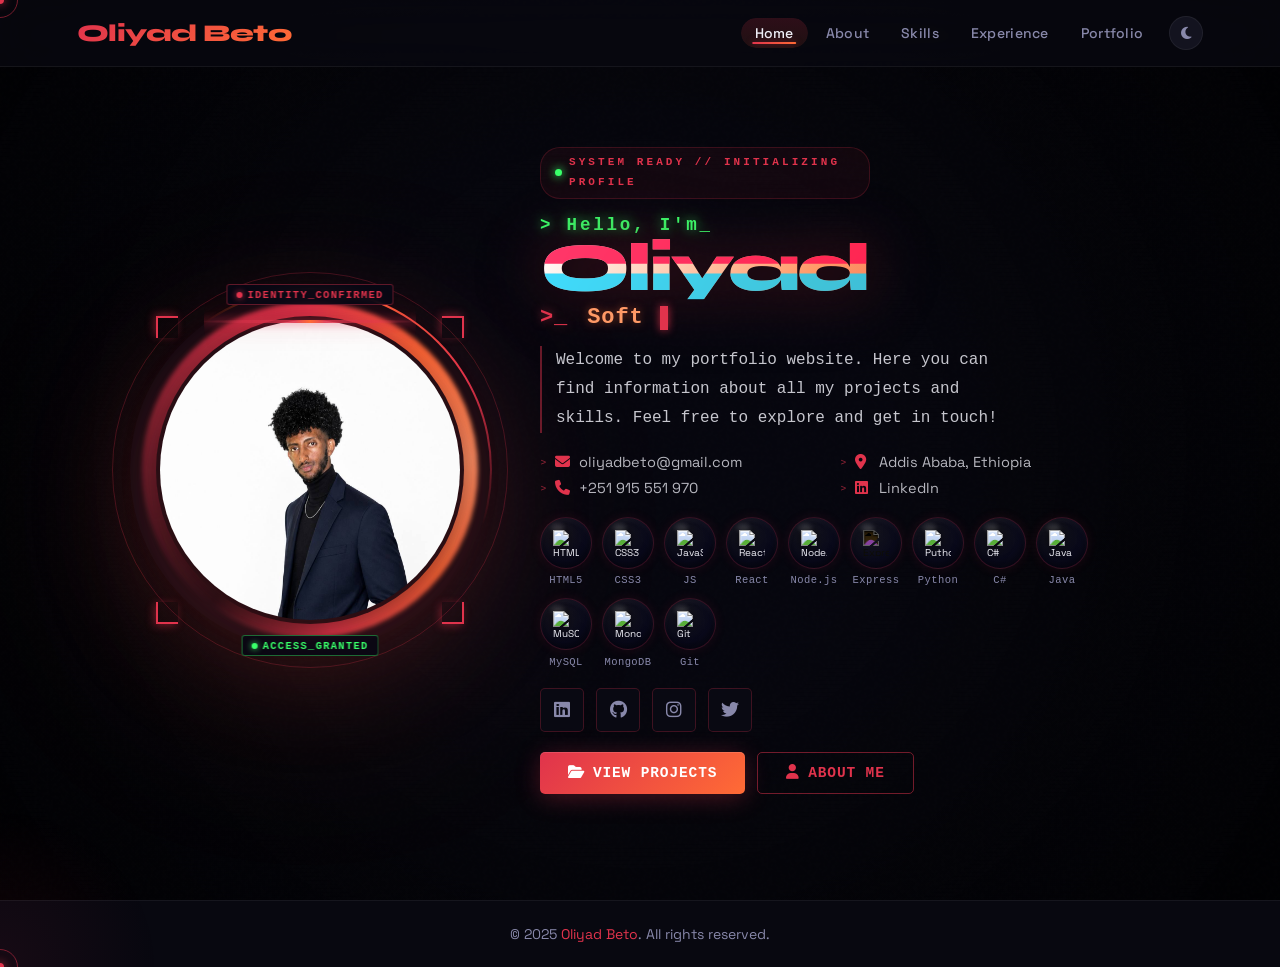
==== commit 46e750d7: "Portfolio 3.0" ====
--- a/index.html
+++ b/index.html
@@ -164,6 +164,18 @@
           <span>Git</span>
         </div>
       </div>
+      <!--
+      <div class="skill-pills">
+        <span class="pill"><i class="fa-brands fa-html5"></i> HTML & CSS</span>
+        <span class="pill"><i class="fa-brands fa-js"></i> JavaScript</span>
+        <span class="pill"><i class="fa-solid fa-code"></i> C#</span>
+        <span class="pill"><i class="fa-brands fa-python"></i> Python</span>
+        <span class="pill"><i class="fa-brands fa-java"></i> Java</span>
+        <span class="pill"><i class="fa-solid fa-database"></i> MySQL</span>
+        <span class="pill"><i class="fa-brands fa-node-js"></i> Node.js</span>
+        <span class="pill"><i class="fa-brands fa-react"></i> React</span>
+        <span class="pill"><i class="fa-brands fa-git-alt"></i> Git</span>
+      </div>-->
 
       <div class="icons">
         <a href="https://www.linkedin.com/in/oliyad-beto-108540385/" target="_blank" title="LinkedIn"><i class="fa-brands fa-linkedin"></i></a>
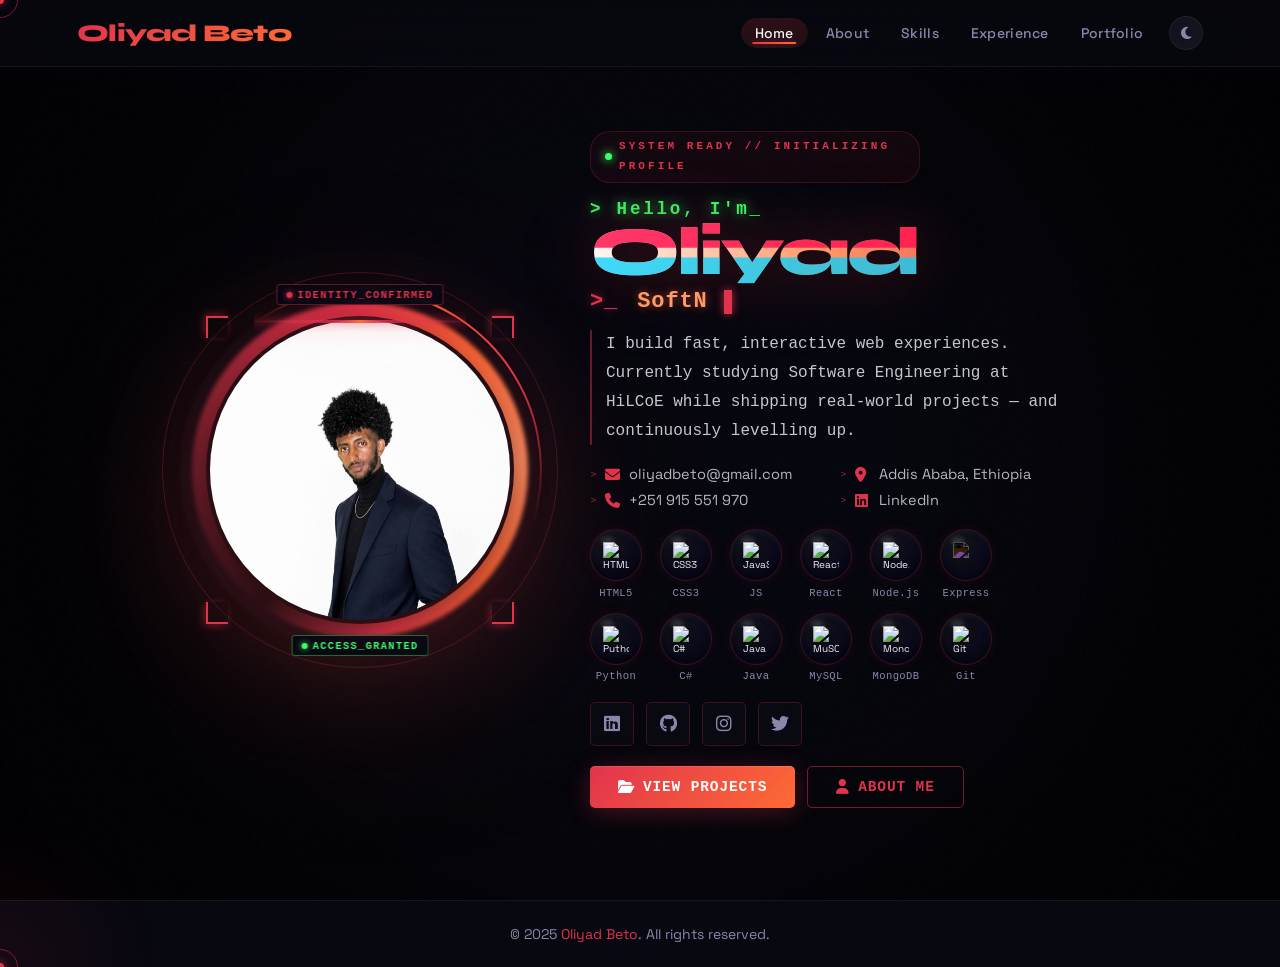
==== commit 6f36cbba: "portfolio3.0" ====
--- a/index.html
+++ b/index.html
@@ -80,7 +80,7 @@
         <span class="term-cursor"></span>
       </h3>
 
-      <p>Welcome to my portfolio website. Here you can find information about all my projects and skills. Feel free to explore and get in touch!</p>
+      <p>I build fast, interactive web experiences. Currently studying Software Engineering at HiLCoE while shipping real-world projects &mdash; and continuously levelling up.</p>
 
       <div class="info-grid">
         <div class="info-item"><i class="fa-solid fa-envelope"></i><a href="mailto:oliyadbeto@gmail.com">oliyadbeto@gmail.com</a></div>
@@ -88,6 +88,8 @@
         <div class="info-item"><i class="fa-solid fa-phone"></i><span>+251 915 551 970</span></div>
         <div class="info-item"><i class="fa-brands fa-linkedin"></i><a href="https://www.linkedin.com/in/oliyad-beto-108540385/" target="_blank">LinkedIn</a></div>
       </div>
+
+
 
       <!-- ── TECH ICON ROW ── -->
       <div class="home-tech-grid">
--- a/style.css
+++ b/style.css
@@ -561,9 +561,10 @@
 
 /* ── HOME TECH ICON GRID ── */
 .home-tech-grid {
-  display: flex;
-  flex-wrap: wrap;
-  gap: 1.2rem 1rem;
+  display: grid;
+  grid-template-columns: repeat(6, auto);
+  justify-content: start;
+  gap: 1.4rem 1.8rem;
   margin: 2rem 0;
   opacity: 0;
   animation: fadeUp 0.6s 0.95s forwards;
@@ -722,7 +723,10 @@
 .icons a:hover::before { opacity: 1; }
 .icons a i { position: relative; z-index: 1; }
 
+
+/* ── BTN GROUP ── */
 .btn-group {
+
   display: flex;
   gap: 1.2rem;
   flex-wrap: wrap;
@@ -1031,12 +1035,27 @@
   background: rgba(10,10,22,0.9);
   border: 1px solid rgba(224,51,76,0.15);
   border-radius: 1rem;
-  overflow: hidden;
+  /* overflow:hidden removed — it disables preserve-3d tilt in browsers */
+  /* clip-path keeps rounded corners without breaking 3D context */
+  clip-path: inset(0 round 1rem);
   transition: border-color 0.35s, box-shadow 0.35s, transform 0.35s cubic-bezier(0.23,1,0.32,1);
   opacity: 0;
   animation: fadeUp 0.6s forwards;
   position: relative;
-  isolation: isolate;
+  z-index: 0;
+  transform-style: preserve-3d;
+  will-change: transform;
+}
+
+/* Tilt shine overlay (injected by JS) */
+.tilt-shine {
+  position: absolute;
+  inset: 0;
+  border-radius: inherit;
+  pointer-events: none;
+  opacity: 0;
+  transition: opacity 0.3s ease;
+  z-index: 10;
 }
 
 /* Top glow bar */
@@ -1791,18 +1810,106 @@
 }
 
 /* ── RESPONSIVE ── */
+/* ══════════════════════════════════════════════════════
+   📱 RESPONSIVE — LARGE TABLET / SMALL LAPTOP  ≤ 1200px
+══════════════════════════════════════════════════════ */
+@media (max-width: 1200px) {
+  .home { gap: 5rem; padding: 14rem 4rem 6rem; }
+  .home-img img { width: 28rem; height: 28rem; }
+  .cyber-name  { font-size: 5.5rem; }
+  .home-tech-grid { grid-template-columns: repeat(6, auto); gap: 1.2rem 1.4rem; }
+  .project-grid { grid-template-columns: repeat(2,1fr); gap: 2rem; }
+  .skills-top-grid { grid-template-columns: repeat(3,1fr); }
+}
+
+/* ══════════════════════════════════════════════════════
+   📱 RESPONSIVE — TABLET  ≤ 900px
+══════════════════════════════════════════════════════ */
 @media (max-width: 900px) {
-  .home { flex-direction: column; gap: 4rem; text-align: center; padding-top: 12rem; }
-  .home-img img { width: 22rem; height: 22rem; }
+
+  /* ── NAV ── */
+  header { padding: 0 2rem; }
+  .logo  { font-size: 2rem; }
+  nav a  { font-size: 1.15rem; padding: 0.45rem 0.8rem; }
+
+  /* ── HOME ── */
+  .home {
+    flex-direction: column-reverse;
+    gap: 3rem;
+    text-align: center;
+    padding: 12rem 2.5rem 5rem;
+    align-items: center;
+  }
+  .home-img { margin: 0 auto; }
+  .home-img img  { width: 22rem; height: 22rem; }
   .home-img-inner { transform: none !important; }
-  .home-img .ring2, .home-img .ring3 { display: none; }
-  .home-content h1 { font-size: 4rem; }
-  .info-grid { grid-template-columns: 1fr; }
-  .icons { justify-content: center; }
+  .home-img .ring2,
+  .home-img .ring3 { display: none; }
+
+  /* ── CYBER NAME ── */
+  .cyber-name { font-size: 4.8rem; }
+  .h1-greeting { font-size: 2rem; }
+
+  /* ── CONTENT TEXT ── */
+  .home-content p { font-size: 1.45rem; }
+  .eyebrow        { margin: 0 auto 1.2rem; }
+
+  /* ── INFO GRID ── */
+  .info-grid {
+    grid-template-columns: 1fr 1fr;
+    justify-items: center;
+    text-align: left;
+  }
+
+  /* ── TECH ICON GRID ── */
+  .home-tech-grid {
+    grid-template-columns: repeat(4, auto);
+    justify-content: center;
+    gap: 1.4rem 1.8rem;
+  }
+
+  /* ── ICONS + BUTTONS ── */
+  .icons     { justify-content: center; }
   .btn-group { justify-content: center; }
-  .bio-edu-grid, .skills-grid-2col, .project-grid, .testimonials-grid { grid-template-columns: 1fr; }
-  nav a { font-size: 1.2rem; padding: 0.5rem 1rem; }
-}
+
+  /* ── GRIDS ── */
+  .bio-edu-grid,
+  .skills-lower-grid,
+  .skills-grid-2col,
+  .project-grid,
+  .testimonials-grid { grid-template-columns: 1fr; }
+
+  .skills-top-grid { grid-template-columns: 1fr 1fr; }
+  .bars-grid       { grid-template-columns: 1fr; }
+  .hcf-row         { grid-template-columns: 1fr; }
+
+  /* ── TECH STACK ORB (skills page) ── */
+  .tech-stack-grid { gap: 1.6rem 1.2rem; }
+  .orb-circle { width: 72px; height: 72px; }
+  .orb-circle img { width: 34px; height: 34px; }
+  .orb-label { font-size: 1.1rem; }
+
+  /* ── DISABLE 3D TILT ON TOUCH ── */
+  .card, .project-card, blockquote {
+    transform: none !important;
+    box-shadow: none !important;
+  }
+  .tilt-shine,
+  .cursor-dot,
+  .cursor-ring { display: none !important; }
+
+  /* ── HUD ELEMENTS ── */
+  .hud-badge, .hud-corner { display: none; }
+  .home-img, .home-content { transform: none !important; }
+
+  /* ── PAGE SECTIONS ── */
+  .page-section { padding: 10rem 2rem 4rem; }
+  .page-header h1 { font-size: 3.6rem; }
+
+  /* ── CARDS ── */
+  .card { padding: 2rem; }
+}
+
 
 /* ══════════════════════════════════════════════
    🔥 ULTRA 3D INTERACTIVE UPGRADE
@@ -2009,16 +2116,114 @@
 
 
 /* ── MOBILE ── */
-@media (max-width: 900px) {
-  .card, .project-card, blockquote {
-    transform: none !important;
-    box-shadow: none !important;
+/* ══════════════════════════════════════════════════════
+   📱 RESPONSIVE — LARGE PHONE  ≤ 600px
+══════════════════════════════════════════════════════ */
+@media (max-width: 600px) {
+
+  /* ── NAV: shrink to fit ── */
+  nav { gap: 0.3rem; }
+  nav a { font-size: 1rem; padding: 0.4rem 0.6rem; }
+  .logo { font-size: 1.7rem; }
+
+  /* ── HOME ── */
+  .home { padding: 11rem 1.5rem 4rem; gap: 2.4rem; }
+  .home-img img  { width: 18rem; height: 18rem; }
+  .cyber-name    { font-size: 3.8rem; }
+  .h1-greeting   { font-size: 1.7rem; }
+  .home-content p { font-size: 1.35rem; }
+
+  /* ── INFO GRID: stack ── */
+  .info-grid { grid-template-columns: 1fr; }
+  .info-item { justify-content: center; }
+
+  /* ── TECH GRID: 3 per row ── */
+  .home-tech-grid {
+    grid-template-columns: repeat(3, auto);
+    justify-content: center;
+    gap: 1.2rem 1.5rem;
   }
-  .tilt-shine, .cursor-dot, .cursor-ring { display: none !important; }
-  .home-img, .home-content { transform: none !important; }
-  .orb { width: 64px; height: 64px; font-size: 2.2rem; }
-  .cyber-name { font-size: 6rem; }
-  .hud-badge, .hud-corner { display: none; }
+  .home-tech-orb { width: 46px; height: 46px; }
+  .home-tech-orb img { width: 22px; height: 22px; }
+  .home-tech-item span { font-size: 0.95rem; }
+
+  /* ── BUTTONS: full width ── */
+  .btn-group { flex-direction: column; }
+  .btn-group .btn { width: 100%; text-align: center; justify-content: center; }
+
+  /* ── SKILLS PAGE ORBS: 3 per row ── */
+  .tech-stack-grid {
+    display: grid;
+    grid-template-columns: repeat(3, auto);
+    justify-content: center;
+    gap: 1.4rem 1rem;
+  }
+  .orb-circle { width: 64px; height: 64px; }
+  .orb-circle img { width: 30px; height: 30px; }
+  .skills-top-grid { grid-template-columns: 1fr; }
+
+  /* ── CARDS ── */
+  .card { padding: 1.6rem; }
+  .card h2 { font-size: 1.6rem; }
+
+  /* ── PROJECT CARDS ── */
+  .project-card img { height: 170px; }
+  .project-card .body { padding: 1.6rem 1.6rem 2rem; }
+  .project-card h2 { font-size: 1.7rem; }
+
+  /* ── PAGE HEADER ── */
+  .page-section { padding: 10rem 1.5rem 3rem; }
+  .page-header h1 { font-size: 3rem; }
+  .page-header p  { font-size: 1.4rem; }
+
+  /* ── EXPERIENCE TIMELINE ── */
+  .timeline { padding-left: 2rem; }
+
+  /* ── PROFICIENCY BARS ── */
+  .bars-grid { grid-template-columns: 1fr; }
+  .label { font-size: 1.25rem; }
+}
+
+/* ══════════════════════════════════════════════════════
+   📱 RESPONSIVE — SMALL PHONE  ≤ 400px
+══════════════════════════════════════════════════════ */
+@media (max-width: 400px) {
+
+  /* ── NAV: very compact ── */
+  nav a { font-size: 0.9rem; padding: 0.35rem 0.45rem; }
+  .logo { font-size: 1.5rem; }
+  .toggle-mode-btn { width: 3rem; height: 3rem; font-size: 1.3rem; }
+
+  /* ── HOME ── */
+  .home { padding: 10rem 1rem 3rem; }
+  .home-img img  { width: 15rem; height: 15rem; }
+  .cyber-name    { font-size: 3rem; }
+  .h1-greeting   { font-size: 1.5rem; }
+  .home-content p { font-size: 1.3rem; }
+  .text { font-size: 1.3rem; }
+
+  /* ── TECH GRID: 3 per row, tighter ── */
+  .home-tech-grid { gap: 1rem 1.2rem; }
+  .home-tech-orb  { width: 40px; height: 40px; }
+  .home-tech-orb img { width: 20px; height: 20px; }
+  .home-tech-item span { font-size: 0.88rem; }
+
+  /* ── SKILLS ORBS: 3 per row ── */
+  .orb-circle { width: 56px; height: 56px; }
+  .orb-circle img { width: 26px; height: 26px; }
+  .orb-label  { font-size: 1rem; }
+
+  /* ── PROJECT CARDS ── */
+  .project-card img   { height: 150px; }
+  .project-card h2    { font-size: 1.55rem; }
+  .project-card p     { font-size: 1.3rem; }
+  .tag-chip           { font-size: 1.05rem; padding: 0.3rem 0.7rem; }
+
+  /* ── PAGE HEADER ── */
+  .page-header h1 { font-size: 2.6rem; }
+
+  /* ── BACK BTN ── */
+  .back-btn { font-size: 1.2rem; padding: 0.9rem 1.6rem; }
 }
 
 /* ══════════════════════════════════════════
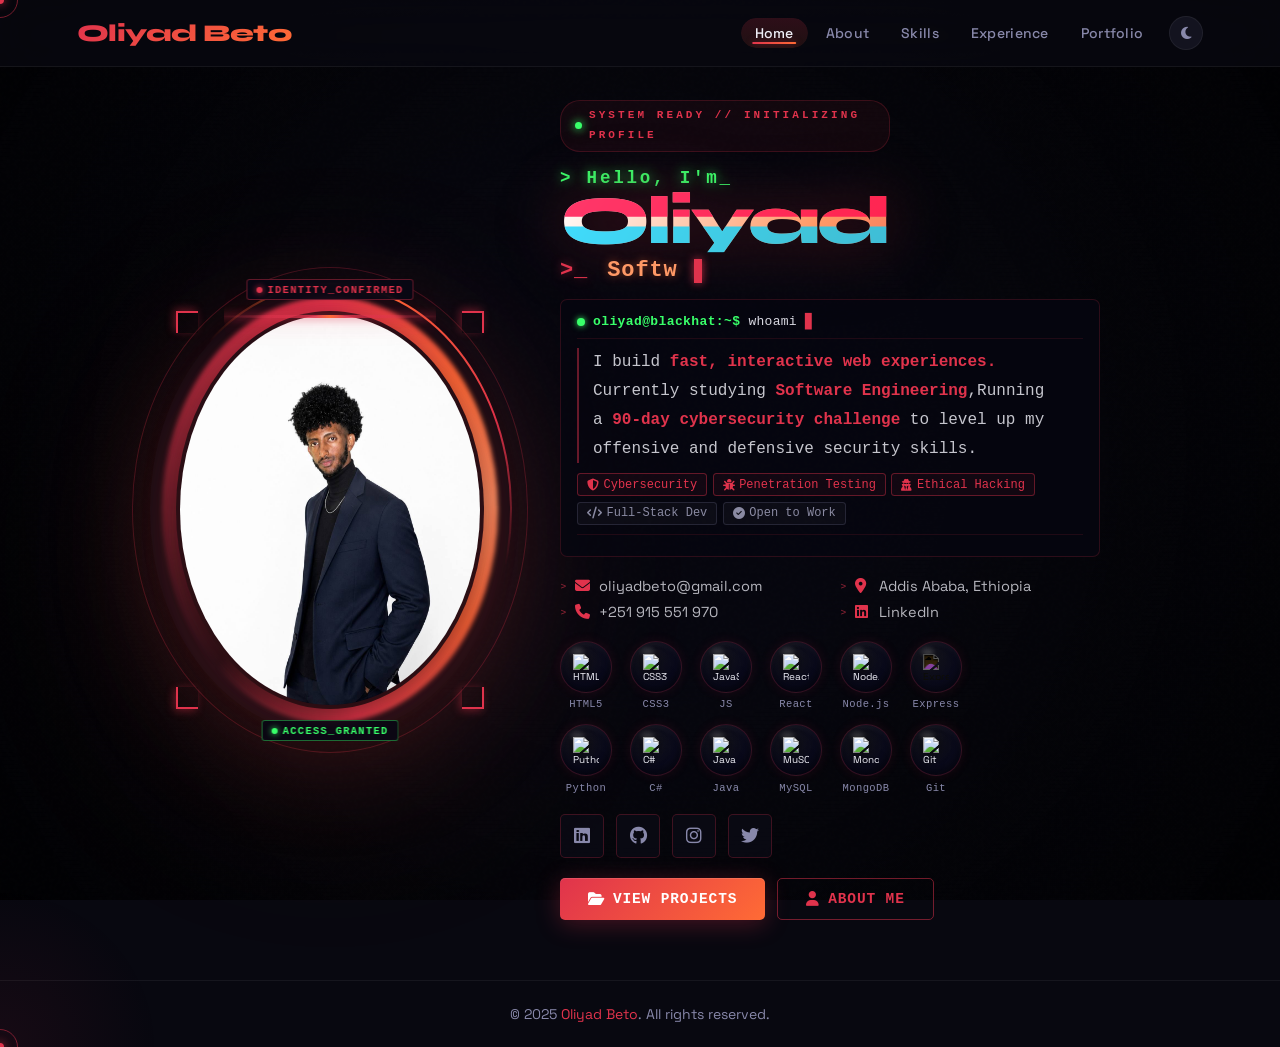
==== commit fba04f4e: "Upgraded Portfolio" ====
--- a/index.html
+++ b/index.html
@@ -80,7 +80,52 @@
         <span class="term-cursor"></span>
       </h3>
 
-      <p>I build fast, interactive web experiences. Currently studying Software Engineering at HiLCoE while shipping real-world projects &mdash; and continuously levelling up.</p>
+
+      <!-- ── BIO BLOCK ── -->
+      <div class="bio-block">
+
+        <!-- Terminal prompt row -->
+        <div class="bb-prompt-row">
+          <span class="bb-status-dot"></span>
+          <span class="bb-prompt-label">oliyad@blackhat:~$</span>
+          <span class="bb-typing" id="bb-typing"></span>
+          <span class="bb-cursor">▋</span>
+        </div>
+
+        <!-- Scan line 1 -->
+        <div class="bb-scanline"></div>
+
+        <!-- Bio paragraph -->
+        <p class="bio-main">I build <span class="accent">fast, interactive web experiences.</span> Currently studying <span class="accent">Software Engineering</span>,Running a <span class="accent">90-day cybersecurity challenge</span> to level up my offensive and defensive security skills.</p>
+
+        <!-- Tag pills -->
+        <div class="bb-tags">
+          <span class="bb-tag bb-tag--cyber"><i class="fa-solid fa-shield-halved"></i> Cybersecurity</span>
+          <span class="bb-tag bb-tag--cyber"><i class="fa-solid fa-bug"></i> Penetration Testing</span>
+          <span class="bb-tag bb-tag--cyber"><i class="fa-solid fa-user-secret"></i> Ethical Hacking</span>
+          <span class="bb-tag bb-tag--dev"><i class="fa-solid fa-code"></i> Full-Stack Dev</span>
+          <span class="bb-tag bb-tag--dev"><i class="fa-solid fa-circle-check"></i> Open to Work</span>
+        </div>
+
+        <!-- Scan line 2 -->
+        <div class="bb-scanline"></div>
+
+        <!-- Stack row 
+        <div class="bb-stack-row">
+          <span class="bb-stack-label">stack:</span>
+          <span class="bb-code-pill">JS</span>
+          <span class="bb-code-pill">Python</span>
+          <span class="bb-code-pill">Java</span>
+          <span class="bb-code-pill">C#</span>
+          <span class="bb-stack-label" style="margin-left:1rem;">tools:</span>
+          <span class="bb-code-pill">React</span>
+          <span class="bb-code-pill">Node</span>
+          <span class="bb-code-pill">MongoDB</span>
+          <span class="bb-code-pill">MySQL</span>
+        </div>
+        -->
+      </div>
+
 
       <div class="info-grid">
         <div class="info-item"><i class="fa-solid fa-envelope"></i><a href="mailto:oliyadbeto@gmail.com">oliyadbeto@gmail.com</a></div>
--- a/style.css
+++ b/style.css
@@ -310,7 +310,7 @@
 
 .home-img img {
   width: 30rem;
-  height: 30rem;
+  height: 39rem;
   border-radius: 50%;
   object-fit: cover;
   object-position: center top;
@@ -2381,4 +2381,369 @@
 body.light-mode .h1-greeting {
   color: #00aa44;
   text-shadow: 0 0 8px rgba(0,170,68,0.3);
-}+}
+/* ════════════════════════════════════════════════
+   BIO BLOCK — index.html terminal card
+════════════════════════════════════════════════ */
+.bio-block {
+  background: rgba(6,6,16,0.85);
+  border: 1px solid rgba(224,51,76,0.18);
+  border-radius: 0.7rem;
+  padding: 1.4rem 1.6rem 1.2rem;
+  margin: 1.4rem 0 1.6rem;
+  max-width: 54rem;
+  opacity: 0;
+  animation: fadeUp 0.6s 0.7s forwards;
+  position: relative;
+  overflow: hidden;
+}
+
+/* Prompt row */
+.bb-prompt-row {
+  display: flex;
+  align-items: center;
+  gap: 0.8rem;
+  margin-bottom: 0.9rem;
+  font-family: 'Courier New', monospace;
+  font-size: 1.3rem;
+}
+.bb-status-dot {
+  width: 8px; height: 8px;
+  border-radius: 50%;
+  background: #39ff6a;
+  box-shadow: 0 0 6px #39ff6a;
+  animation: pulse-green 2s ease-in-out infinite;
+  flex-shrink: 0;
+}
+@keyframes pulse-green {
+  0%,100% { box-shadow: 0 0 4px #39ff6a; }
+  50%      { box-shadow: 0 0 12px #39ff6a, 0 0 20px rgba(57,255,106,0.4); }
+}
+.bb-prompt-label {
+  color: #39ff6a;
+  font-weight: 700;
+  letter-spacing: 0.03em;
+}
+.bb-typing { color: rgba(240,240,248,0.9); letter-spacing: 0.02em; min-width: 1px; }
+.bb-cursor {
+  color: var(--accent);
+  animation: blink-cursor 0.75s step-end infinite;
+  font-size: 1.4rem;
+  line-height: 1;
+}
+
+/* Scan line */
+.bb-scanline {
+  position: relative;
+  height: 1px;
+  background: rgba(224,51,76,0.12);
+  margin: 0.9rem 0;
+  overflow: hidden;
+}
+.bb-scanline::after {
+  content: '';
+  position: absolute;
+  top: 0; left: -30%;
+  width: 30%; height: 100%;
+  background: linear-gradient(90deg, transparent, rgba(224,51,76,0.9), transparent);
+  animation: scan-sweep 3s linear infinite;
+}
+@keyframes scan-sweep {
+  0%   { left: -30%; }
+  100% { left: 130%; }
+}
+
+/* Bio paragraph */
+.bio-main {
+  font-family: 'Courier New', monospace;
+  font-size: 1.35rem;
+  line-height: 1.75;
+  color: rgba(200,200,220,0.85);
+  margin: 0;
+  border: none;
+  padding: 0;
+}
+.bio-main .accent,
+.term-bio-p .accent { color: var(--accent); font-weight: 600; }
+
+/* Tag pills */
+.bb-tags {
+  display: flex;
+  flex-wrap: wrap;
+  gap: 0.55rem;
+  margin-top: 0.9rem;
+}
+.bb-tag {
+  display: inline-flex;
+  align-items: center;
+  gap: 0.45rem;
+  padding: 0.35rem 0.9rem;
+  border-radius: 0.35rem;
+  font-family: 'Courier New', monospace;
+  font-size: 1.2rem;
+  cursor: default;
+  transition: box-shadow 0.25s, transform 0.2s;
+}
+.bb-tag--cyber {
+  border: 1px solid rgba(224,51,76,0.4);
+  color: var(--accent);
+  background: rgba(224,51,76,0.06);
+}
+.bb-tag--dev {
+  border: 1px solid rgba(140,140,180,0.2);
+  color: rgba(180,180,210,0.75);
+  background: rgba(255,255,255,0.03);
+}
+.bb-tag:hover {
+  box-shadow: 0 0 14px rgba(224,51,76,0.35);
+  transform: translateY(-2px);
+  border-color: var(--accent);
+  color: var(--accent);
+}
+
+/* Stack row */
+.bb-stack-row {
+  display: flex;
+  align-items: center;
+  flex-wrap: wrap;
+  gap: 0.5rem;
+  margin-top: 0.4rem;
+  font-family: 'Courier New', monospace;
+  font-size: 1.25rem;
+}
+.bb-stack-label {
+  color: rgba(140,140,180,0.65);
+  font-size: 1.2rem;
+  letter-spacing: 0.04em;
+}
+.bb-code-pill {
+  background: rgba(224,51,76,0.08);
+  border: 1px solid rgba(224,51,76,0.2);
+  color: rgba(220,220,240,0.85);
+  border-radius: 0.3rem;
+  padding: 0.2rem 0.7rem;
+  font-size: 1.15rem;
+}
+
+/* Light mode */
+body.light-mode .bio-block {
+  background: #f8f8fc;
+  border-color: rgba(224,51,76,0.15);
+}
+body.light-mode .bio-main,
+body.light-mode .bb-typing { color: #33334a; }
+body.light-mode .bb-tag--dev { color: #52526a; border-color: rgba(0,0,0,0.12); background: rgba(0,0,0,0.03); }
+body.light-mode .bb-code-pill { color: #33334a; background: rgba(224,51,76,0.05); }
+
+/* ════════════════════════════════════════════════
+   ABOUT PAGE — Terminal Biography Card
+════════════════════════════════════════════════ */
+.term-header {
+  display: flex;
+  align-items: center;
+  gap: 0.6rem;
+  padding: 1rem 1.6rem;
+  background: rgba(4,4,12,0.95);
+  border-bottom: 1px solid rgba(224,51,76,0.14);
+}
+.term-dot {
+  width: 12px; height: 12px;
+  border-radius: 50%;
+  flex-shrink: 0;
+}
+.term-dot-red    { background: #ff5f57; }
+.term-dot-yellow { background: #febc2e; }
+.term-dot-green  { background: #28c840; }
+.term-title {
+  font-family: 'Courier New', monospace;
+  font-size: 1.2rem;
+  color: rgba(140,140,180,0.7);
+  margin-left: 0.4rem;
+}
+.term-body {
+  padding: 1.4rem 1.8rem 1.6rem;
+}
+
+/* KV list */
+.term-kv-list {
+  display: flex;
+  flex-direction: column;
+  gap: 0.5rem;
+  font-family: 'Courier New', monospace;
+  font-size: 1.3rem;
+}
+.term-kv { display: flex; align-items: baseline; gap: 0; flex-wrap: wrap; }
+.kv-key   { color: rgba(140,140,180,0.7); min-width: 9rem; flex-shrink: 0; }
+.kv-accent { color: var(--accent); }
+.kv-sep   { color: rgba(224,51,76,0.5); margin-right: 0.8rem; }
+.kv-val   { color: rgba(220,220,240,0.9); }
+.kv-dot-green {
+  display: inline-block;
+  width: 8px; height: 8px;
+  background: #39ff6a;
+  border-radius: 50%;
+  box-shadow: 0 0 6px #39ff6a;
+  margin-right: 0.5rem;
+  animation: pulse-green 2s ease-in-out infinite;
+}
+
+/* Bio paragraph in terminal */
+.term-bio-p {
+  font-family: 'Courier New', monospace;
+  font-size: 1.3rem;
+  color: rgba(200,200,220,0.82);
+  line-height: 1.75;
+  margin: 0;
+  border: none;
+  padding: 0;
+}
+
+/* Mission bar */
+.term-mission {
+  display: flex;
+  align-items: center;
+  gap: 0.9rem;
+  margin-top: 1.2rem;
+  padding: 0.9rem 1.2rem;
+  border-left: 2px solid var(--accent);
+  background: rgba(224,51,76,0.04);
+  border-radius: 0 0.4rem 0.4rem 0;
+  font-family: 'Courier New', monospace;
+  font-size: 1.3rem;
+  color: rgba(200,200,220,0.85);
+}
+.term-mission i { color: var(--accent); font-size: 1.5rem; }
+
+/* Light mode overrides */
+body.light-mode .term-header { background: #f0f0f8; border-color: rgba(0,0,0,0.08); }
+body.light-mode .term-title  { color: #8888aa; }
+body.light-mode .term-body   { background: #fff; }
+body.light-mode .kv-val      { color: #33334a; }
+body.light-mode .term-bio-p  { color: #52526a; }
+body.light-mode .term-mission { background: rgba(224,51,76,0.04); color: #33334a; }
+
+/* ════════════════════════════════════════════════
+   MyFirstHack Tracker
+════════════════════════════════════════════════ */
+.mfh-box {
+  margin-top: 2rem;
+  border: 1px solid rgba(224,51,76,0.22);
+  border-radius: 0.6rem;
+  overflow: hidden;
+  font-family: 'Courier New', monospace;
+}
+.mfh-header {
+  display: flex;
+  align-items: center;
+  justify-content: space-between;
+  padding: 0.8rem 1.2rem;
+  background: rgba(224,51,76,0.08);
+  border-bottom: 1px solid rgba(224,51,76,0.18);
+  font-size: 1.25rem;
+  color: var(--accent);
+  font-weight: 700;
+}
+.mfh-badge {
+  background: rgba(40,200,64,0.12);
+  border: 1px solid rgba(40,200,64,0.35);
+  color: #28c840;
+  font-size: 1.1rem;
+  padding: 0.2rem 0.7rem;
+  border-radius: 2rem;
+  font-weight: 600;
+}
+.mfh-phases { padding: 0.4rem 0; }
+.mfh-phase {
+  display: flex;
+  align-items: center;
+  gap: 0.9rem;
+  padding: 0.7rem 1.2rem;
+  font-size: 1.25rem;
+  border-bottom: 1px solid rgba(255,255,255,0.04);
+}
+.mfh-phase:last-child { border-bottom: none; }
+.mfh-phase-dim { opacity: 0.4; }
+.mfh-phase-name { flex: 1; color: rgba(220,220,240,0.9); }
+.mfh-days { color: rgba(140,140,180,0.65); font-size: 1.1rem; flex-shrink: 0; }
+.mfh-status { flex-shrink: 0; font-size: 1.15rem; }
+.mfh-done      { color: #28c840; }
+.mfh-inprogress {
+  color: var(--accent);
+  background: rgba(224,51,76,0.1);
+  border: 1px solid rgba(224,51,76,0.3);
+  padding: 0.15rem 0.6rem;
+  border-radius: 0.3rem;
+  font-size: 1.1rem;
+}
+
+/* Phase dots */
+.mfh-dot {
+  width: 9px; height: 9px;
+  border-radius: 50%;
+  flex-shrink: 0;
+}
+.mfh-dot-green { background: #28c840; box-shadow: 0 0 6px #28c840; }
+.mfh-dot-dim   { background: rgba(140,140,180,0.3); }
+.mfh-dot-pulse {
+  background: var(--accent);
+  box-shadow: 0 0 6px var(--accent);
+  animation: pulse-red 1.5s ease-in-out infinite;
+}
+@keyframes pulse-red {
+  0%,100% { box-shadow: 0 0 4px var(--accent); }
+  50%      { box-shadow: 0 0 14px rgba(224,51,76,0.7), 0 0 24px rgba(224,51,76,0.3); }
+}
+
+/* Light mode */
+body.light-mode .mfh-box     { border-color: rgba(224,51,76,0.15); }
+body.light-mode .mfh-header  { background: rgba(224,51,76,0.05); }
+body.light-mode .mfh-phase-name { color: #33334a; }
+body.light-mode .mfh-phase   { border-color: rgba(0,0,0,0.06); }
+
+/* ════════════════════════════════════════════════
+   ABOUT PAGE — Stat Counters
+════════════════════════════════════════════════ */
+.about-stats {
+  display: flex;
+  justify-content: center;
+  gap: 3rem;
+  margin: 0 auto 3.5rem;
+  flex-wrap: wrap;
+}
+.about-stat {
+  display: flex;
+  flex-direction: column;
+  align-items: center;
+  gap: 0.4rem;
+}
+.about-stat-num {
+  font-family: 'Syne', sans-serif;
+  font-size: 4rem;
+  font-weight: 800;
+  color: var(--accent);
+  line-height: 1;
+  letter-spacing: -0.02em;
+  text-shadow: 0 0 20px rgba(224,51,76,0.35);
+}
+.about-stat-label {
+  font-family: 'Courier New', monospace;
+  font-size: 1.2rem;
+  color: var(--text-muted);
+  letter-spacing: 0.06em;
+  text-transform: uppercase;
+}
+
+/* Light mode */
+body.light-mode .about-stat-num { text-shadow: none; }
+body.light-mode .about-stat-label { color: #8888aa; }
+
+/* Responsive */
+@media (max-width: 600px) {
+  .bb-tags { gap: 0.45rem; }
+  .bb-tag  { font-size: 1.1rem; padding: 0.3rem 0.75rem; }
+  .bb-stack-row { gap: 0.4rem; }
+  .about-stats  { gap: 2rem; }
+  .about-stat-num { font-size: 3.2rem; }
+  .term-kv-list { font-size: 1.2rem; }
+  .kv-key { min-width: 7.5rem; }
+}
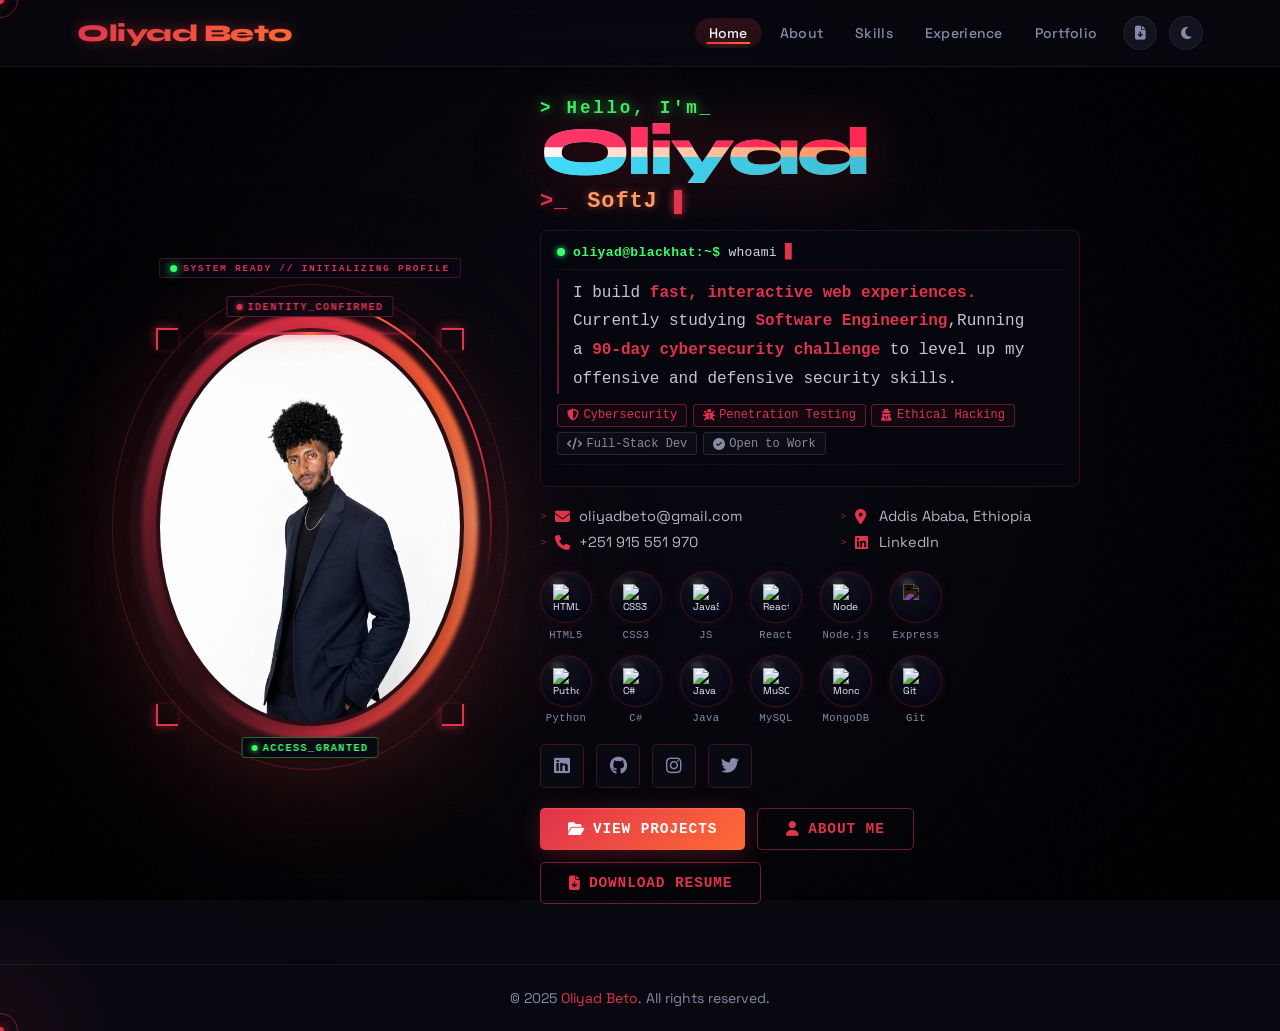
==== commit b78768c3: "Update portfolio site for GitHub Pages" ====
--- a/index.html
+++ b/index.html
@@ -26,11 +26,15 @@
     <a href="skills.html">Skills</a>
     <a href="experience.html">Experience</a>
     <a href="portfolio.html">Portfolio</a>
+    <a class="resume-download-btn" href="Oliyad_Beto_CV.pdf" download aria-label="Download resume" title="Download Resume">
+      <i class="fa-solid fa-file-arrow-down"></i>
+    </a>
     <button class="toggle-mode-btn" id="theme-toggle" aria-label="Toggle theme">
       <i class="fa-solid fa-moon"></i>
     </button>
   </nav>
 </header>
+
 
 <main>
   <section class="home">
@@ -46,6 +50,9 @@
       <!-- Sweeping scan line -->
       <div class="profile-scan"></div>
 
+      <!-- SYSTEM READY label — floated above the picture -->
+      <p class="eyebrow profile-eyebrow">SYSTEM READY // INITIALIZING PROFILE</p>
+
       <!-- Data badges -->
       <div class="hud-badge hud-badge-top">
         <span class="hud-dot"></span>IDENTITY_CONFIRMED
@@ -67,7 +74,6 @@
 
     <!-- ── CYBER CONTENT BLOCK ── -->
     <div class="home-content">
-      <p class="eyebrow">SYSTEM READY // INITIALIZING PROFILE</p>
 
       <h1>
         <span class="h1-greeting">&gt; Hello, I'm_</span>
@@ -234,8 +240,11 @@
       <div class="btn-group">
         <a href="portfolio.html" class="btn btn-primary"><i class="fa-solid fa-folder-open"></i> View Projects</a>
         <a href="about.html" class="btn btn-outline"><i class="fa-solid fa-user"></i> About Me</a>
-      </div>
+        <a href="Oliyad_Beto_CV.pdf" download class="btn btn-outline"><i class="fa-solid fa-file-arrow-down"></i> Download Resume</a>
+      </div>
+
     </div>
+
 
   </section>
 </main>
--- a/style.css
+++ b/style.css
@@ -76,7 +76,12 @@
   cursor: pointer;
   transition: opacity 0.2s;
 }
-.logo:hover { opacity: 0.85; }
+.logo:hover {
+  opacity: 1;
+}
+
+
+
 
 nav {
   display: flex;
@@ -151,14 +156,41 @@
   margin-left: 0.8rem;
   transition: all 0.25s;
 }
+
 .toggle-mode-btn:hover {
   border-color: var(--accent);
   color: var(--accent);
   transform: rotate(20deg);
 }
 
+/* ── NAV RESUME DOWNLOAD ── */
+.resume-download-btn {
+  display: inline-flex;
+  justify-content: center;
+  align-items: center;
+  width: 3.4rem;
+  height: 3.4rem;
+  background: var(--card);
+  color: var(--text-muted);
+  border: 1px solid var(--border);
+  border-radius: 50%;
+  font-size: 1.4rem;
+  cursor: pointer;
+  margin-left: 0.8rem;
+  transition: all 0.25s;
+  text-decoration: none;
+}
+
+.resume-download-btn:hover {
+  border-color: var(--accent);
+  color: var(--accent);
+  transform: translateY(-2px);
+  box-shadow: 0 0 22px rgba(224,51,76,0.18);
+}
+
 /* ── SECTIONS ── */
 section { position: relative; z-index: 2; }
+
 
 /* ── HOME ── */
 .home {
@@ -176,6 +208,7 @@
   position: relative;
   perspective: 800px;
   cursor: pointer;
+  margin-top: 5rem; /* space above for the eyebrow label */
 }
 
 /* Outer spinning conic ring */
@@ -362,6 +395,47 @@
 @keyframes status-pulse {
   0%,100% { opacity: 1; transform: scale(1); }
   50%      { opacity: 0.5; transform: scale(0.75); }
+}
+
+/* ── PROFILE EYEBROW — sits above IDENTITY_CONFIRMED badge ── */
+.profile-eyebrow {
+  position: absolute;
+  top: -7.4rem;          /* above hud-badge-top which is at -3.6rem */
+  left: 50%;
+  transform: translateX(-50%);
+  white-space: nowrap;
+  z-index: 20;
+  margin: 0;
+  display: inline-flex !important;
+  align-items: center;
+  gap: 0.6rem;
+  font-size: 0.95rem;
+  letter-spacing: 0.18em;
+  text-transform: uppercase;
+  color: var(--accent);
+  font-family: 'Courier New', monospace;
+  font-weight: 600;
+  background: rgba(8,8,20,0.85);
+  border: 1px solid rgba(224,51,76,0.28);
+  border-radius: 0.3rem;
+  padding: 0.35rem 1rem;
+  backdrop-filter: blur(6px);
+  opacity: 0;
+  animation: eyebrow-appear 0.5s 0.1s forwards;
+}
+@keyframes eyebrow-appear {
+  from { opacity: 0; transform: translateX(-50%) translateY(6px); }
+  to   { opacity: 1; transform: translateX(-50%) translateY(0); }
+}
+.profile-eyebrow::before {
+  content: '';
+  width: 7px;
+  height: 7px;
+  border-radius: 50%;
+  background: #39ff6a;
+  box-shadow: 0 0 8px #39ff6a, 0 0 16px rgba(57,255,106,0.4);
+  animation: status-pulse 1.4s ease-in-out infinite;
+  flex-shrink: 0;
 }
 
 .home-content h1 {
@@ -1035,9 +1109,7 @@
   background: rgba(10,10,22,0.9);
   border: 1px solid rgba(224,51,76,0.15);
   border-radius: 1rem;
-  /* overflow:hidden removed — it disables preserve-3d tilt in browsers */
-  /* clip-path keeps rounded corners without breaking 3D context */
-  clip-path: inset(0 round 1rem);
+  overflow: hidden;
   transition: border-color 0.35s, box-shadow 0.35s, transform 0.35s cubic-bezier(0.23,1,0.32,1);
   opacity: 0;
   animation: fadeUp 0.6s forwards;
@@ -1083,12 +1155,7 @@
 }
 
 .project-card:hover {
-  transform: translateY(-7px);
   border-color: rgba(224,51,76,0.5);
-  box-shadow:
-    0 0 0 1px rgba(224,51,76,0.12),
-    0 0 40px rgba(224,51,76,0.15),
-    0 20px 60px rgba(0,0,0,0.45);
 }
 .project-card:hover::before { opacity: 1; }
 .project-card:hover::after  { opacity: 1; }
@@ -1547,6 +1614,19 @@
   transform: none;
 }
 
+/* JS pre-reveal: hides element before it enters viewport */
+.pre-reveal {
+  opacity: 0;
+  transform: translateY(30px);
+  transition: opacity 0.7s cubic-bezier(0.23,1,0.32,1), transform 0.7s cubic-bezier(0.23,1,0.32,1);
+}
+/* in-view triggers the reveal transition */
+.pre-reveal.in-view {
+  opacity: 1;
+  transform: translateY(0);
+}
+/* After reveal: remove pre-reveal class via JS so tilt owns the transform */
+
 /* ══════════════════════════════════════════════
    ☀️  LIGHT MODE
 ══════════════════════════════════════════════ */
@@ -1806,8 +1886,6 @@
   background: rgba(224,51,76,0.04);
 }
 
-  box-shadow: 0 1px 4px rgba(0,0,0,0.08);
-}
 
 /* ── RESPONSIVE ── */
 /* ══════════════════════════════════════════════════════
@@ -2041,11 +2119,46 @@
 .logo {
   transition: transform 0.3s ease, opacity 0.2s;
   display: inline-block;
-}
+  position: relative;
+  will-change: transform, filter;
+  /* cyberpunk glow */
+  filter: drop-shadow(0 0 6px rgba(224,51,76,0.35)) drop-shadow(0 0 18px rgba(255,107,53,0.18));
+}
+
+.logo::after {
+  content: '';
+  position: absolute;
+  inset: -6px -10px;
+  background: conic-gradient(from 180deg, rgba(224,51,76,0.0), rgba(224,51,76,0.35), rgba(0,210,255,0.25), rgba(255,107,53,0.35), rgba(224,51,76,0.0));
+  opacity: 0;
+  filter: blur(6px);
+  z-index: -1;
+  animation: none;
+  transition: opacity 0.25s ease;
+}
+
 .logo:hover {
-  transform: perspective(300px) rotateY(-8deg) scale(1.05);
   opacity: 1 !important;
-}
+  animation: none;
+}
+
+.logo:hover::after {
+  opacity: 0;
+  animation: none;
+}
+
+
+@keyframes logo-flicker {
+  0%, 100% { filter: drop-shadow(0 0 6px rgba(224,51,76,0.35)) drop-shadow(0 0 18px rgba(255,107,53,0.18)); }
+  50% { filter: drop-shadow(0 0 10px rgba(0,210,255,0.22)) drop-shadow(0 0 28px rgba(224,51,76,0.28)); }
+}
+
+@keyframes logo-sweep {
+  0%   { transform: translateX(-6px) rotate(0deg); }
+  50%  { transform: translateX(6px) rotate(10deg); }
+  100% { transform: translateX(-6px) rotate(0deg); }
+}
+
 
 /* ── PROFILE PHOTO 3D TILT (mouse tracking via JS) ── */
 .home-img img {
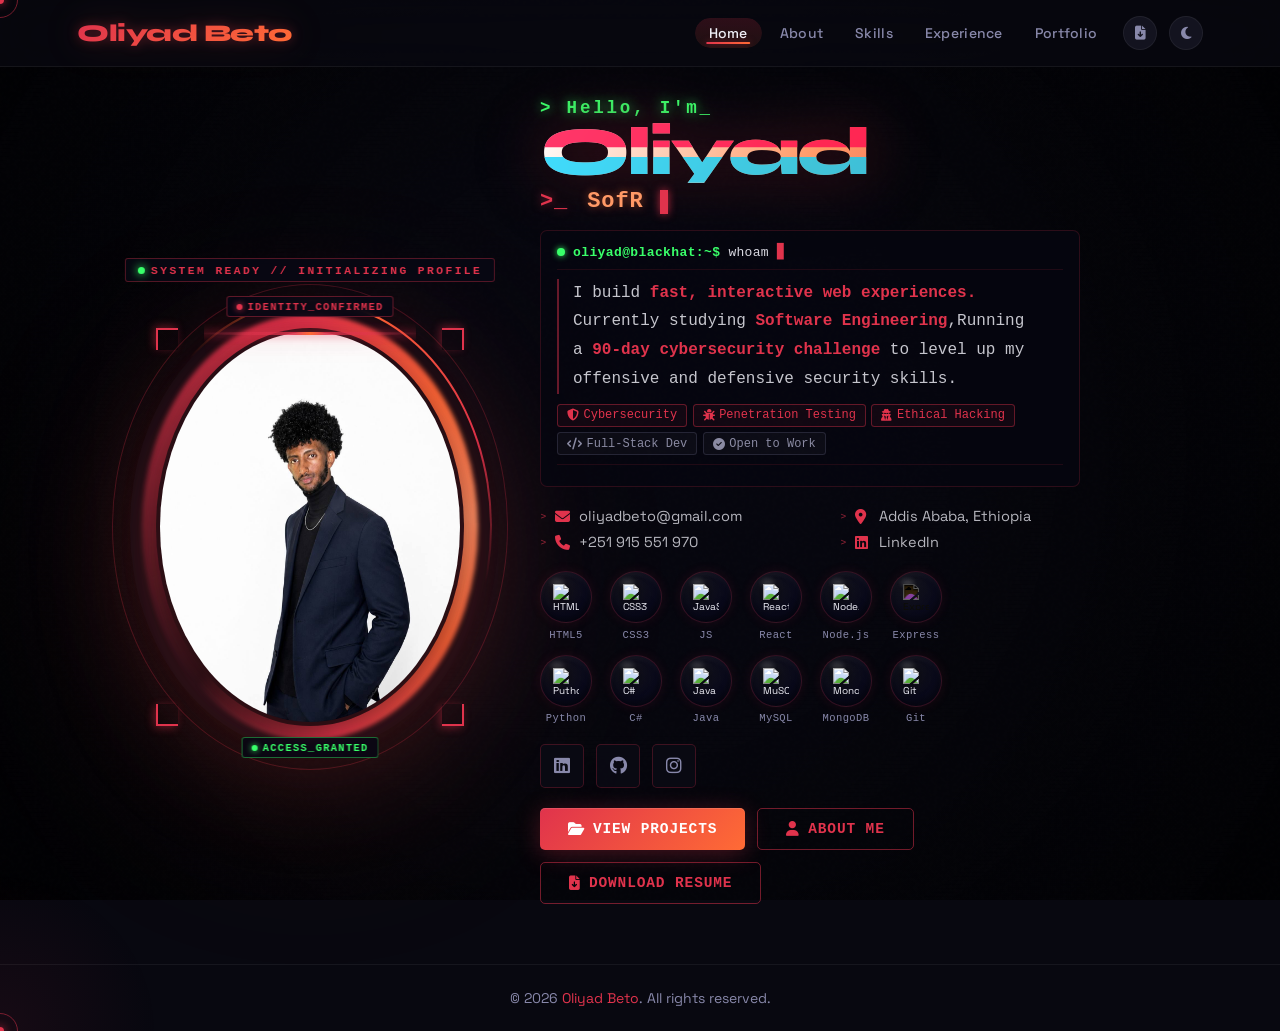
==== commit ae547b47: "Upgrade projects section to visual card grid, add 3D and interactive platforms, optimize WebP images" ====
--- a/index.html
+++ b/index.html
@@ -4,6 +4,14 @@
   <meta charset="UTF-8">
   <meta name="viewport" content="width=device-width, initial-scale=1.0">
   <title>Oliyad Beto — Software Engineer</title>
+  <meta name="description" content="Oliyad Beto — Software Engineering student and developer passionate about software systems, full-stack web development, and cybersecurity.">
+  <meta name="theme-color" content="#060610">
+  <!-- Open Graph -->
+  <meta property="og:type" content="website">
+  <meta property="og:title" content="Oliyad Beto — Software Engineer">
+  <meta property="og:description" content="Software Engineering student and developer passionate about software systems, full-stack web development, and cybersecurity.">
+  <meta property="og:image" content="images/cv pic.jpg">
+  <meta property="og:url" content="https://olibbeto.github.io/Portfolio3.0/">
   <link rel="stylesheet" href="https://cdnjs.cloudflare.com/ajax/libs/font-awesome/6.4.2/css/all.min.css">
   <link rel="stylesheet" href="style.css">
 </head>
@@ -115,21 +123,6 @@
 
         <!-- Scan line 2 -->
         <div class="bb-scanline"></div>
-
-        <!-- Stack row 
-        <div class="bb-stack-row">
-          <span class="bb-stack-label">stack:</span>
-          <span class="bb-code-pill">JS</span>
-          <span class="bb-code-pill">Python</span>
-          <span class="bb-code-pill">Java</span>
-          <span class="bb-code-pill">C#</span>
-          <span class="bb-stack-label" style="margin-left:1rem;">tools:</span>
-          <span class="bb-code-pill">React</span>
-          <span class="bb-code-pill">Node</span>
-          <span class="bb-code-pill">MongoDB</span>
-          <span class="bb-code-pill">MySQL</span>
-        </div>
-        -->
       </div>
 
 
@@ -217,24 +210,11 @@
           <span>Git</span>
         </div>
       </div>
-      <!--
-      <div class="skill-pills">
-        <span class="pill"><i class="fa-brands fa-html5"></i> HTML & CSS</span>
-        <span class="pill"><i class="fa-brands fa-js"></i> JavaScript</span>
-        <span class="pill"><i class="fa-solid fa-code"></i> C#</span>
-        <span class="pill"><i class="fa-brands fa-python"></i> Python</span>
-        <span class="pill"><i class="fa-brands fa-java"></i> Java</span>
-        <span class="pill"><i class="fa-solid fa-database"></i> MySQL</span>
-        <span class="pill"><i class="fa-brands fa-node-js"></i> Node.js</span>
-        <span class="pill"><i class="fa-brands fa-react"></i> React</span>
-        <span class="pill"><i class="fa-brands fa-git-alt"></i> Git</span>
-      </div>-->
 
       <div class="icons">
         <a href="https://www.linkedin.com/in/oliyad-beto-108540385/" target="_blank" title="LinkedIn"><i class="fa-brands fa-linkedin"></i></a>
         <a href="https://github.com/olibbeto" target="_blank" title="GitHub"><i class="fa-brands fa-github"></i></a>
         <a href="https://www.instagram.com/its.olib?igsh=YzY2eTBrNnl4OHN1" target="_blank" title="Instagram"><i class="fa-brands fa-instagram"></i></a>
-        <a href="#" title="Twitter"><i class="fa-brands fa-twitter"></i></a>
       </div>
 
       <div class="btn-group">
@@ -250,7 +230,7 @@
 </main>
 
 <footer>
-  <p>&copy; 2025 <span>Oliyad Beto</span>. All rights reserved.</p>
+  <p>&copy; 2026 <span>Oliyad Beto</span>. All rights reserved.</p>
 </footer>
 
 <script src="app.js"></script>
--- a/style.css
+++ b/style.css
@@ -409,17 +409,17 @@
   display: inline-flex !important;
   align-items: center;
   gap: 0.6rem;
-  font-size: 0.95rem;
-  letter-spacing: 0.18em;
+  font-size: 1.15rem;         /* slightly bigger */
+  letter-spacing: 0.2em;
   text-transform: uppercase;
   color: var(--accent);
   font-family: 'Courier New', monospace;
-  font-weight: 600;
-  background: rgba(8,8,20,0.85);
-  border: 1px solid rgba(224,51,76,0.28);
+  font-weight: 700;
+  background: rgba(8,8,20,0.88);
+  border: 1px solid rgba(224,51,76,0.35);
   border-radius: 0.3rem;
-  padding: 0.35rem 1rem;
-  backdrop-filter: blur(6px);
+  padding: 0.45rem 1.2rem;
+  backdrop-filter: blur(8px);
   opacity: 0;
   animation: eyebrow-appear 0.5s 0.1s forwards;
 }
@@ -436,6 +436,14 @@
   box-shadow: 0 0 8px #39ff6a, 0 0 16px rgba(57,255,106,0.4);
   animation: status-pulse 1.4s ease-in-out infinite;
   flex-shrink: 0;
+}
+
+/* Light mode: ensure eyebrow stays readable */
+body.light-mode .profile-eyebrow {
+  background: rgba(255,255,255,0.92);
+  border-color: rgba(224,51,76,0.3);
+  color: var(--accent);
+  box-shadow: 0 2px 12px rgba(0,0,0,0.08);
 }
 
 .home-content h1 {
@@ -1099,16 +1107,62 @@
 }
 
 /* ── PORTFOLIO / PROJECTS ── */
+.project-filters {
+  display: flex;
+  justify-content: center;
+  align-items: center;
+  flex-wrap: wrap;
+  gap: 1rem;
+  margin: 0 auto 3.5rem;
+  position: relative;
+  z-index: 5;
+}
+
+.filter-btn {
+  display: inline-flex;
+  align-items: center;
+  gap: 0.8rem;
+  padding: 0.85rem 1.9rem;
+  font-family: 'Space Grotesk', sans-serif;
+  font-size: 1.35rem;
+  font-weight: 600;
+  color: var(--text-muted);
+  background: rgba(10, 10, 22, 0.7);
+  border: 1px solid rgba(224, 51, 76, 0.22);
+  border-radius: 3rem;
+  cursor: pointer;
+  transition: all 0.25s ease;
+  backdrop-filter: blur(8px);
+}
+.filter-btn:hover {
+  color: var(--text);
+  border-color: rgba(224, 51, 76, 0.5);
+  background: rgba(224, 51, 76, 0.08);
+  transform: translateY(-2px);
+}
+.filter-btn.active {
+  color: #fff;
+  background: var(--grad);
+  border-color: transparent;
+  box-shadow: 0 0 20px rgba(224, 51, 76, 0.35);
+}
+.filter-btn i {
+  font-size: 1.25rem;
+}
+.filter-hidden {
+  display: none !important;
+}
+
 .project-grid {
   display: grid;
   grid-template-columns: repeat(2, 1fr);
-  gap: 2.4rem;
+  gap: 2.8rem;
 }
 
 .project-card {
-  background: rgba(10,10,22,0.9);
-  border: 1px solid rgba(224,51,76,0.15);
-  border-radius: 1rem;
+  background: rgba(10,10,22,0.92);
+  border: 1px solid rgba(224,51,76,0.18);
+  border-radius: 1.2rem;
   overflow: hidden;
   transition: border-color 0.35s, box-shadow 0.35s, transform 0.35s cubic-bezier(0.23,1,0.32,1);
   opacity: 0;
@@ -1117,6 +1171,64 @@
   z-index: 0;
   transform-style: preserve-3d;
   will-change: transform;
+  display: flex;
+  flex-direction: column;
+}
+
+/* Stretched-link pattern for whole card clickability */
+.project-card-link {
+  color: inherit;
+  text-decoration: none;
+}
+.project-card-link::after {
+  content: '';
+  position: absolute;
+  inset: 0;
+  z-index: 2;
+  cursor: pointer;
+}
+/* Ensure inner buttons and interactive elements take precedence over card stretched link */
+.project-card .project-actions,
+.project-card .btn,
+.project-card .project-tags,
+.project-card .tag-chip,
+.project-card .btn-disabled {
+  position: relative;
+  z-index: 5;
+}
+
+/* Featured card spanning both grid columns */
+.project-card.featured {
+  grid-column: 1 / -1;
+  display: grid;
+  grid-template-columns: 1.15fr 1fr;
+  align-items: stretch;
+}
+.project-card.featured .img-wrap {
+  aspect-ratio: auto;
+  height: 100%;
+  min-height: 320px;
+}
+.project-card.featured .img-wrap img {
+  height: 100%;
+  width: 100%;
+  object-fit: cover;
+  object-position: top;
+}
+.project-card.featured .body {
+  padding: 3.2rem 3.2rem 3rem 2.8rem;
+  display: flex;
+  flex-direction: column;
+  justify-content: center;
+}
+.project-featured-tag {
+  display: inline-block;
+  font-family: 'Courier New', monospace;
+  font-size: 1.15rem;
+  font-weight: 700;
+  letter-spacing: 0.16em;
+  color: var(--accent);
+  margin-bottom: 0.8rem;
 }
 
 /* Tilt shine overlay (injected by JS) */
@@ -1139,7 +1251,7 @@
   background: linear-gradient(90deg, transparent, var(--accent), var(--accent2), transparent);
   opacity: 0;
   transition: opacity 0.35s;
-  z-index: 2;
+  z-index: 3;
 }
 
 /* Bottom glow bar (mirror) */
@@ -1151,7 +1263,7 @@
   background: linear-gradient(90deg, transparent, rgba(224,51,76,0.4), transparent);
   opacity: 0;
   transition: opacity 0.4s 0.05s;
-  z-index: 2;
+  z-index: 3;
 }
 
 .project-card:hover {
@@ -1160,19 +1272,25 @@
 .project-card:hover::before { opacity: 1; }
 .project-card:hover::after  { opacity: 1; }
 
+/* 16:9 Image container */
 .project-card .img-wrap {
   position: relative;
   overflow: hidden;
+  aspect-ratio: 16 / 9;
+  width: 100%;
 }
 .project-card img {
-  width: 100%; height: 200px;
+  width: 100%;
+  height: 100%;
+  aspect-ratio: 16 / 9;
   object-fit: cover;
+  object-position: top;
   display: block;
   transition: transform 0.5s ease, filter 0.4s ease;
 }
 .project-card:hover img {
-  transform: scale(1.07);
-  filter: brightness(1.15) contrast(1.05);
+  transform: scale(1.05);
+  filter: brightness(1.12) contrast(1.04);
 }
 
 /* Horizontal scan line across image on hover */
@@ -1215,72 +1333,243 @@
 .project-card .overlay {
   position: absolute;
   inset: 0;
-  background: linear-gradient(to top, rgba(6,6,16,0.92) 0%, rgba(6,6,16,0.3) 50%, transparent 100%);
+  background: linear-gradient(to top, rgba(6,6,16,0.85) 0%, rgba(6,6,16,0.2) 50%, transparent 100%);
   z-index: 1;
 }
 
+/* Status badge */
+/* Project Type Badge (top-left) */
+.project-type-badge {
+  position: absolute;
+  top: 1.4rem;
+  left: 1.4rem;
+  z-index: 4;
+  display: inline-flex;
+  align-items: center;
+  padding: 0.35rem 0.95rem;
+  font-family: 'Courier New', monospace;
+  font-size: 1.05rem;
+  font-weight: 700;
+  letter-spacing: 0.12em;
+  text-transform: uppercase;
+  color: rgba(240, 240, 255, 0.88);
+  background: rgba(8, 8, 20, 0.82);
+  border: 1px solid rgba(255, 255, 255, 0.14);
+  border-radius: 0.4rem;
+  backdrop-filter: blur(8px);
+  pointer-events: none;
+}
+.status-pulse-dot.dot-cyan {
+  background: #00e5ff;
+  box-shadow: 0 0 8px #00e5ff, 0 0 16px rgba(0, 229, 255, 0.45);
+}
+.project-status-badge {
+  position: absolute;
+  top: 1.4rem;
+  right: 1.4rem;
+  z-index: 4;
+  display: inline-flex;
+  align-items: center;
+  gap: 0.6rem;
+  padding: 0.4rem 1.1rem;
+  font-family: 'Courier New', monospace;
+  font-size: 1.1rem;
+  font-weight: 700;
+  letter-spacing: 0.08em;
+  text-transform: uppercase;
+  color: var(--accent);
+  background: rgba(8, 8, 20, 0.88);
+  border: 1px solid rgba(224, 51, 76, 0.35);
+  border-radius: 2rem;
+  backdrop-filter: blur(8px);
+  pointer-events: none;
+  box-shadow: 0 4px 16px rgba(0,0,0,0.4);
+}
+.status-pulse-dot {
+  width: 7px;
+  height: 7px;
+  border-radius: 50%;
+  background: #39ff6a;
+  box-shadow: 0 0 8px #39ff6a;
+  display: inline-block;
+}
+.status-pulse-dot.dot-accent {
+  background: var(--accent2);
+  box-shadow: 0 0 8px var(--accent2);
+}
+
+/* Card Body */
 .project-card .body {
-  padding: 2rem 2rem 2.4rem;
+  padding: 2.2rem 2.4rem 2.6rem;
   position: relative;
   z-index: 1;
-  transition: transform 0.35s cubic-bezier(0.23,1,0.32,1);
-}
-.project-card:hover .body {
-  transform: translateY(-2px);
+  display: flex;
+  flex-direction: column;
+  flex-grow: 1;
 }
 
 .project-card h2 {
   font-family: 'Syne', sans-serif;
-  font-size: 1.9rem;
+  font-size: 2.1rem;
   font-weight: 700;
   color: var(--text);
-  margin-bottom: 0.3rem;
-  transition: color 0.25s;
-}
-.project-card:hover h2 { color: #fff; }
-
-/* Tech data line under title — slides in on hover */
-.project-card .tech-line {
-  font-family: 'Courier New', monospace;
-  font-size: 1.05rem;
-  color: rgba(224,51,76,0.7);
-  letter-spacing: 0.1em;
-  margin-bottom: 0.8rem;
-  max-height: 0;
+  margin-bottom: 1.2rem;
+  line-height: 1.25;
+}
+.project-card:hover h2,
+.project-card:hover .project-card-link {
+  color: #fff;
+}
+
+/* Mini case study typography */
+.project-case-study {
+  display: flex;
+  flex-direction: column;
+  gap: 0.8rem;
+  margin-bottom: 1.6rem;
+  flex-grow: 1;
+}
+.cs-row {
+  font-family: 'Space Grotesk', sans-serif;
+  font-size: 1.35rem;
+  line-height: 1.65;
+  color: var(--text-muted);
+}
+.cs-label {
+  font-family: 'Courier New', monospace;
+  font-size: 1.15rem;
+  font-weight: 700;
+  letter-spacing: 0.04em;
+  color: var(--accent);
+  text-transform: uppercase;
+  margin-right: 0.4rem;
+}
+
+/* Tag chips */
+.project-tags {
+  display: flex;
+  flex-wrap: wrap;
+  gap: 0.7rem;
+  margin-top: auto;
+  padding-top: 0.8rem;
+}
+
+.tag-chip {
+  font-size: 1.2rem;
+  padding: 0.35rem 0.95rem;
+  background: rgba(224,51,76,0.08);
+  border: 1px solid rgba(224,51,76,0.22);
+  border-radius: 0.35rem;
+  color: var(--accent);
+  font-weight: 600;
+  font-family: 'Courier New', monospace;
+  letter-spacing: 0.04em;
+  transition: all 0.2s ease;
+}
+.tag-chip:hover {
+  background: rgba(224,51,76,0.18);
+  border-color: rgba(224,51,76,0.45);
+}
+
+/* Project Actions */
+.project-actions {
+  display: flex;
+  flex-wrap: wrap;
+  gap: 1rem;
+  align-items: center;
+  margin-top: 1.8rem;
+}
+
+/* Button Classes */
+.btn-sm {
+  font-size: 1.3rem;
+  padding: 0.75rem 1.6rem;
+}
+.btn-disabled {
+  opacity: 0.55;
+  cursor: not-allowed !important;
+  pointer-events: none;
+  border-style: dashed;
+}
+
+/* Call to Action Section */
+.projects-cta-section {
+  margin-top: 6rem;
+  display: flex;
+  flex-direction: column;
+  align-items: center;
+  text-align: center;
+  gap: 2.4rem;
+}
+.cta-inner {
+  width: 100%;
+  max-width: 820px;
+  background: rgba(10, 10, 22, 0.82);
+  border: 1px solid rgba(224, 51, 76, 0.25);
+  border-radius: 1.4rem;
+  padding: 4.2rem 3.5rem;
+  backdrop-filter: blur(12px);
+  position: relative;
   overflow: hidden;
-  opacity: 0;
-  transition: max-height 0.3s ease, opacity 0.3s ease;
-}
-.project-card:hover .tech-line {
-  max-height: 2rem;
-  opacity: 1;
-}
-
-.project-card p {
-  font-size: 1.4rem;
-  line-height: 1.7;
+  box-shadow: 0 10px 40px rgba(0, 0, 0, 0.45);
+}
+.cta-inner::before {
+  content: '';
+  position: absolute;
+  top: 0; left: 0; right: 0;
+  height: 2px;
+  background: linear-gradient(90deg, transparent, var(--accent), var(--accent2), transparent);
+}
+.cta-tag {
+  display: inline-block;
+  font-family: 'Courier New', monospace;
+  font-size: 1.2rem;
+  font-weight: 700;
+  letter-spacing: 0.16em;
+  color: var(--accent);
+  margin-bottom: 1rem;
+}
+.cta-title {
+  font-family: 'Syne', sans-serif;
+  font-size: 3.2rem;
+  font-weight: 800;
+  color: var(--text);
+  margin-bottom: 1.2rem;
+  line-height: 1.2;
+}
+.cta-title .highlight {
+  background: var(--grad);
+  -webkit-background-clip: text;
+  -webkit-text-fill-color: transparent;
+  background-clip: text;
+}
+.cta-desc {
+  font-family: 'Space Grotesk', sans-serif;
+  font-size: 1.55rem;
   color: var(--text-muted);
-  margin-bottom: 1.4rem;
-  font-family: 'Courier New', monospace;
-}
-
-.project-tags {
+  max-width: 580px;
+  margin: 0 auto 2.8rem;
+  line-height: 1.6;
+}
+.cta-buttons {
   display: flex;
   flex-wrap: wrap;
-  gap: 0.6rem;
-  margin-bottom: 1.6rem;
-}
-
-.tag-chip {
-  font-size: 1.05rem;
-  padding: 0.25rem 0.85rem;
-  background: rgba(224,51,76,0.08);
-  border: 1px solid rgba(224,51,76,0.2);
-  border-radius: 0.3rem;
-  color: var(--accent);
-  font-weight: 600;
-  font-family: 'Courier New', monospace;
-  letter-spacing: 0.04em;
+  justify-content: center;
+  gap: 1.4rem;
+}
+.back-link {
+  font-family: 'Courier New', monospace;
+  font-size: 1.3rem;
+  color: var(--text-muted);
+  text-decoration: none;
+  display: inline-flex;
+  align-items: center;
+  gap: 0.7rem;
+  transition: color 0.2s, transform 0.2s;
+}
+.back-link:hover {
+  color: var(--accent);
+  transform: translateX(-4px);
 }
 
 /* ── EXPERIENCE ── */
@@ -1829,25 +2118,84 @@
 body.light-mode .bar-track { background: rgba(0,0,0,0.07); }
 
 /* ── Project cards ── */
+body.light-mode .filter-btn {
+  background: #ffffff;
+  border-color: rgba(0, 0, 0, 0.12);
+  color: #52526a;
+  box-shadow: 0 2px 8px rgba(0, 0, 0, 0.05);
+}
+body.light-mode .filter-btn:hover {
+  border-color: var(--accent);
+  color: var(--accent);
+}
+body.light-mode .filter-btn.active {
+  color: #ffffff;
+  background: var(--grad);
+  box-shadow: 0 4px 16px rgba(224, 51, 76, 0.25);
+}
 body.light-mode .project-card {
   background: #ffffff;
-  border-color: rgba(0,0,0,0.08);
-  box-shadow: 0 2px 20px rgba(0,0,0,0.06);
+  border-color: rgba(0, 0, 0, 0.09);
+  box-shadow: 0 4px 24px rgba(0, 0, 0, 0.06);
 }
 body.light-mode .project-card:hover {
-  border-color: rgba(224,51,76,0.28);
-  box-shadow: 0 0 36px rgba(224,51,76,0.07), 0 14px 36px rgba(0,0,0,0.09);
-}
-body.light-mode .project-card h2 { color: #0c0c18; }
-body.light-mode .project-card p  { color: #52526a; }
+  border-color: rgba(224, 51, 76, 0.35);
+  box-shadow: 0 10px 36px rgba(224, 51, 76, 0.08), 0 14px 40px rgba(0, 0, 0, 0.08);
+}
+body.light-mode .project-card h2,
+body.light-mode .project-card .project-card-link {
+  color: #0c0c18;
+}
+body.light-mode .project-card:hover h2,
+body.light-mode .project-card:hover .project-card-link {
+  color: var(--accent);
+}
+body.light-mode .cs-row {
+  color: #4a4a62;
+}
+body.light-mode .cs-label {
+  color: #c9253c;
+}
+body.light-mode .project-type-badge {
+  background: rgba(255, 255, 255, 0.92);
+  border-color: rgba(0, 0, 0, 0.14);
+  color: #33334a;
+}
+body.light-mode .project-status-badge {
+  background: rgba(255, 255, 255, 0.95);
+  border-color: rgba(224, 51, 76, 0.25);
+  color: #c9253c;
+  box-shadow: 0 2px 10px rgba(0,0,0,0.08);
+}
+body.light-mode .tag-chip {
+  background: rgba(224, 51, 76, 0.06);
+  border-color: rgba(224, 51, 76, 0.2);
+  color: #c9253c;
+}
 body.light-mode .project-card .overlay {
   background: linear-gradient(to top, rgba(247,247,251,0.65) 0%, transparent 100%);
 }
-
-/* ── Tag chips ── */
-body.light-mode .tag-chip {
-  background: rgba(224,51,76,0.06);
-  border-color: rgba(224,51,76,0.16);
+body.light-mode .cta-inner {
+  background: #ffffff;
+  border-color: rgba(224, 51, 76, 0.2);
+  box-shadow: 0 10px 40px rgba(0, 0, 0, 0.07);
+}
+body.light-mode .cta-title {
+  color: #0c0c18;
+}
+body.light-mode .cta-desc {
+  color: #52526a;
+}
+body.light-mode .back-link {
+  color: #666688;
+}
+body.light-mode .back-link:hover {
+  color: var(--accent);
+}
+body.light-mode .btn-disabled {
+  background: rgba(0,0,0,0.03);
+  border-color: rgba(0,0,0,0.15);
+  color: #888899;
 }
 
 /* ── Timeline ── */
@@ -1918,7 +2266,10 @@
     padding: 12rem 2.5rem 5rem;
     align-items: center;
   }
-  .home-img { margin: 0 auto; }
+  .home-img {
+    margin: 0 auto;
+    margin-top: 6rem; /* give room for eyebrow above on mobile */
+  }
   .home-img img  { width: 22rem; height: 22rem; }
   .home-img-inner { transform: none !important; }
   .home-img .ring2,
@@ -1931,6 +2282,18 @@
   /* ── CONTENT TEXT ── */
   .home-content p { font-size: 1.45rem; }
   .eyebrow        { margin: 0 auto 1.2rem; }
+
+  /* Mobile: shrink eyebrow so it fits without overflowing */
+  .profile-eyebrow {
+    font-size: 0.78rem;
+    letter-spacing: 0.1em;
+    padding: 0.35rem 0.75rem;
+    top: -6.6rem;
+    white-space: normal;   /* allow wrap if needed */
+    text-align: center;
+    max-width: 90%;        /* never wider than the image block */
+    width: max-content;
+  }
 
   /* ── INFO GRID ── */
   .info-grid {
@@ -1956,6 +2319,21 @@
   .skills-grid-2col,
   .project-grid,
   .testimonials-grid { grid-template-columns: 1fr; }
+
+  /* ── FEATURED PROJECT CARD RESPONSIVE ── */
+  .project-card.featured {
+    grid-column: auto;
+    display: flex;
+    flex-direction: column;
+  }
+  .project-card.featured .img-wrap {
+    aspect-ratio: 16 / 9;
+    height: auto;
+    min-height: auto;
+  }
+  .project-card.featured .body {
+    padding: 2.2rem 2.2rem 2.5rem;
+  }
 
   .skills-top-grid { grid-template-columns: 1fr 1fr; }
   .bars-grid       { grid-template-columns: 1fr; }
@@ -2280,9 +2658,15 @@
   .card h2 { font-size: 1.6rem; }
 
   /* ── PROJECT CARDS ── */
-  .project-card img { height: 170px; }
-  .project-card .body { padding: 1.6rem 1.6rem 2rem; }
-  .project-card h2 { font-size: 1.7rem; }
+  .project-card .img-wrap { aspect-ratio: 16 / 9; }
+  .project-card img { height: 100%; aspect-ratio: 16 / 9; }
+  .project-card .body { padding: 1.8rem 1.8rem 2.2rem; }
+  .project-card h2 { font-size: 1.8rem; }
+  .cta-inner { padding: 3rem 2rem; }
+  .cta-title { font-size: 2.5rem; }
+  .cta-desc { font-size: 1.4rem; }
+  .cta-buttons { flex-direction: column; width: 100%; }
+  .cta-buttons .btn { width: 100%; justify-content: center; }
 
   /* ── PAGE HEADER ── */
   .page-section { padding: 10rem 1.5rem 3rem; }
@@ -2327,10 +2711,9 @@
   .orb-label  { font-size: 1rem; }
 
   /* ── PROJECT CARDS ── */
-  .project-card img   { height: 150px; }
-  .project-card h2    { font-size: 1.55rem; }
-  .project-card p     { font-size: 1.3rem; }
-  .tag-chip           { font-size: 1.05rem; padding: 0.3rem 0.7rem; }
+  .project-card img   { height: 100%; aspect-ratio: 16 / 9; }
+  .project-card h2    { font-size: 1.65rem; }
+  .tag-chip           { font-size: 1.15rem; padding: 0.3rem 0.8rem; }
 
   /* ── PAGE HEADER ── */
   .page-header h1 { font-size: 2.6rem; }
@@ -2645,8 +3028,27 @@
 }
 body.light-mode .bio-main,
 body.light-mode .bb-typing { color: #33334a; }
-body.light-mode .bb-tag--dev { color: #52526a; border-color: rgba(0,0,0,0.12); background: rgba(0,0,0,0.03); }
+body.light-mode .bb-prompt-label { color: #008a35; }       /* green prompt stays readable */
+body.light-mode .bb-cursor       { color: var(--accent); }
+body.light-mode .bio-main .accent { color: var(--accent); }
+body.light-mode .bb-tag--cyber {
+  color: var(--accent);
+  border-color: rgba(224,51,76,0.3);
+  background: rgba(224,51,76,0.05);
+}
+body.light-mode .bb-tag--dev {
+  color: #52526a;
+  border-color: rgba(0,0,0,0.12);
+  background: rgba(0,0,0,0.03);
+}
 body.light-mode .bb-code-pill { color: #33334a; background: rgba(224,51,76,0.05); }
+/* Home tech grid labels */
+body.light-mode .home-tech-item span { color: #52526a; }
+body.light-mode .home-tech-orb {
+  background: rgba(255,255,255,0.9);
+  border-color: rgba(0,0,0,0.1);
+  box-shadow: 0 2px 12px rgba(0,0,0,0.08);
+}
 
 /* ════════════════════════════════════════════════
    ABOUT PAGE — Terminal Biography Card
@@ -2819,15 +3221,37 @@
 .about-stats {
   display: flex;
   justify-content: center;
-  gap: 3rem;
+  gap: 0;
   margin: 0 auto 3.5rem;
   flex-wrap: wrap;
+  position: relative;
+  z-index: 2;                        /* sit above the canvas */
+  background: rgba(10,10,22,0.7);
+  border: 1px solid rgba(224,51,76,0.18);
+  border-radius: 1rem;
+  padding: 2rem 3rem;
+  backdrop-filter: blur(10px);
+  opacity: 0;
+  animation: fadeUp 0.6s 0.3s forwards;
+  max-width: 600px;
 }
 .about-stat {
   display: flex;
   flex-direction: column;
   align-items: center;
   gap: 0.4rem;
+  flex: 1;
+  min-width: 130px;
+  padding: 0 2rem;
+  position: relative;
+}
+/* Divider between stats */
+.about-stat + .about-stat::before {
+  content: '';
+  position: absolute;
+  left: 0; top: 10%; bottom: 10%;
+  width: 1px;
+  background: rgba(224,51,76,0.2);
 }
 .about-stat-num {
   font-family: 'Syne', sans-serif;
@@ -2836,7 +3260,7 @@
   color: var(--accent);
   line-height: 1;
   letter-spacing: -0.02em;
-  text-shadow: 0 0 20px rgba(224,51,76,0.35);
+  text-shadow: 0 0 20px rgba(224,51,76,0.45);
 }
 .about-stat-label {
   font-family: 'Courier New', monospace;
@@ -2847,8 +3271,19 @@
 }
 
 /* Light mode */
-body.light-mode .about-stat-num { text-shadow: none; }
-body.light-mode .about-stat-label { color: #8888aa; }
+body.light-mode .about-stats {
+  background: rgba(255,255,255,0.95);
+  border-color: rgba(224,51,76,0.2);
+  box-shadow: 0 4px 24px rgba(0,0,0,0.08);
+}
+body.light-mode .about-stat + .about-stat::before {
+  background: rgba(224,51,76,0.15);
+}
+body.light-mode .about-stat-num {
+  text-shadow: none;
+  color: var(--accent);
+}
+body.light-mode .about-stat-label { color: #666688; }
 
 /* Responsive */
 @media (max-width: 600px) {
@@ -2860,3 +3295,31 @@
   .term-kv-list { font-size: 1.2rem; }
   .kv-key { min-width: 7.5rem; }
 }
+
+
+/* ══════════════════════════════════════════
+   ACCESSIBILITY & PREFERS-REDUCED-MOTION
+══════════════════════════════════════════ */
+:focus-visible {
+  outline: 2px solid var(--accent) !important;
+  outline-offset: 3px !important;
+}
+
+@media (prefers-reduced-motion: reduce) {
+  *, *::before, *::after {
+    animation-duration: 0.001ms !important;
+    animation-iteration-count: 1 !important;
+    transition-duration: 0.001ms !important;
+    scroll-behavior: auto !important;
+  }
+  .project-card .img-wrap::before,
+  .project-card:hover .img-wrap::before {
+    animation: none !important;
+    display: none !important;
+  }
+  .project-card img,
+  .project-card:hover img {
+    transform: none !important;
+    transition: none !important;
+  }
+}
